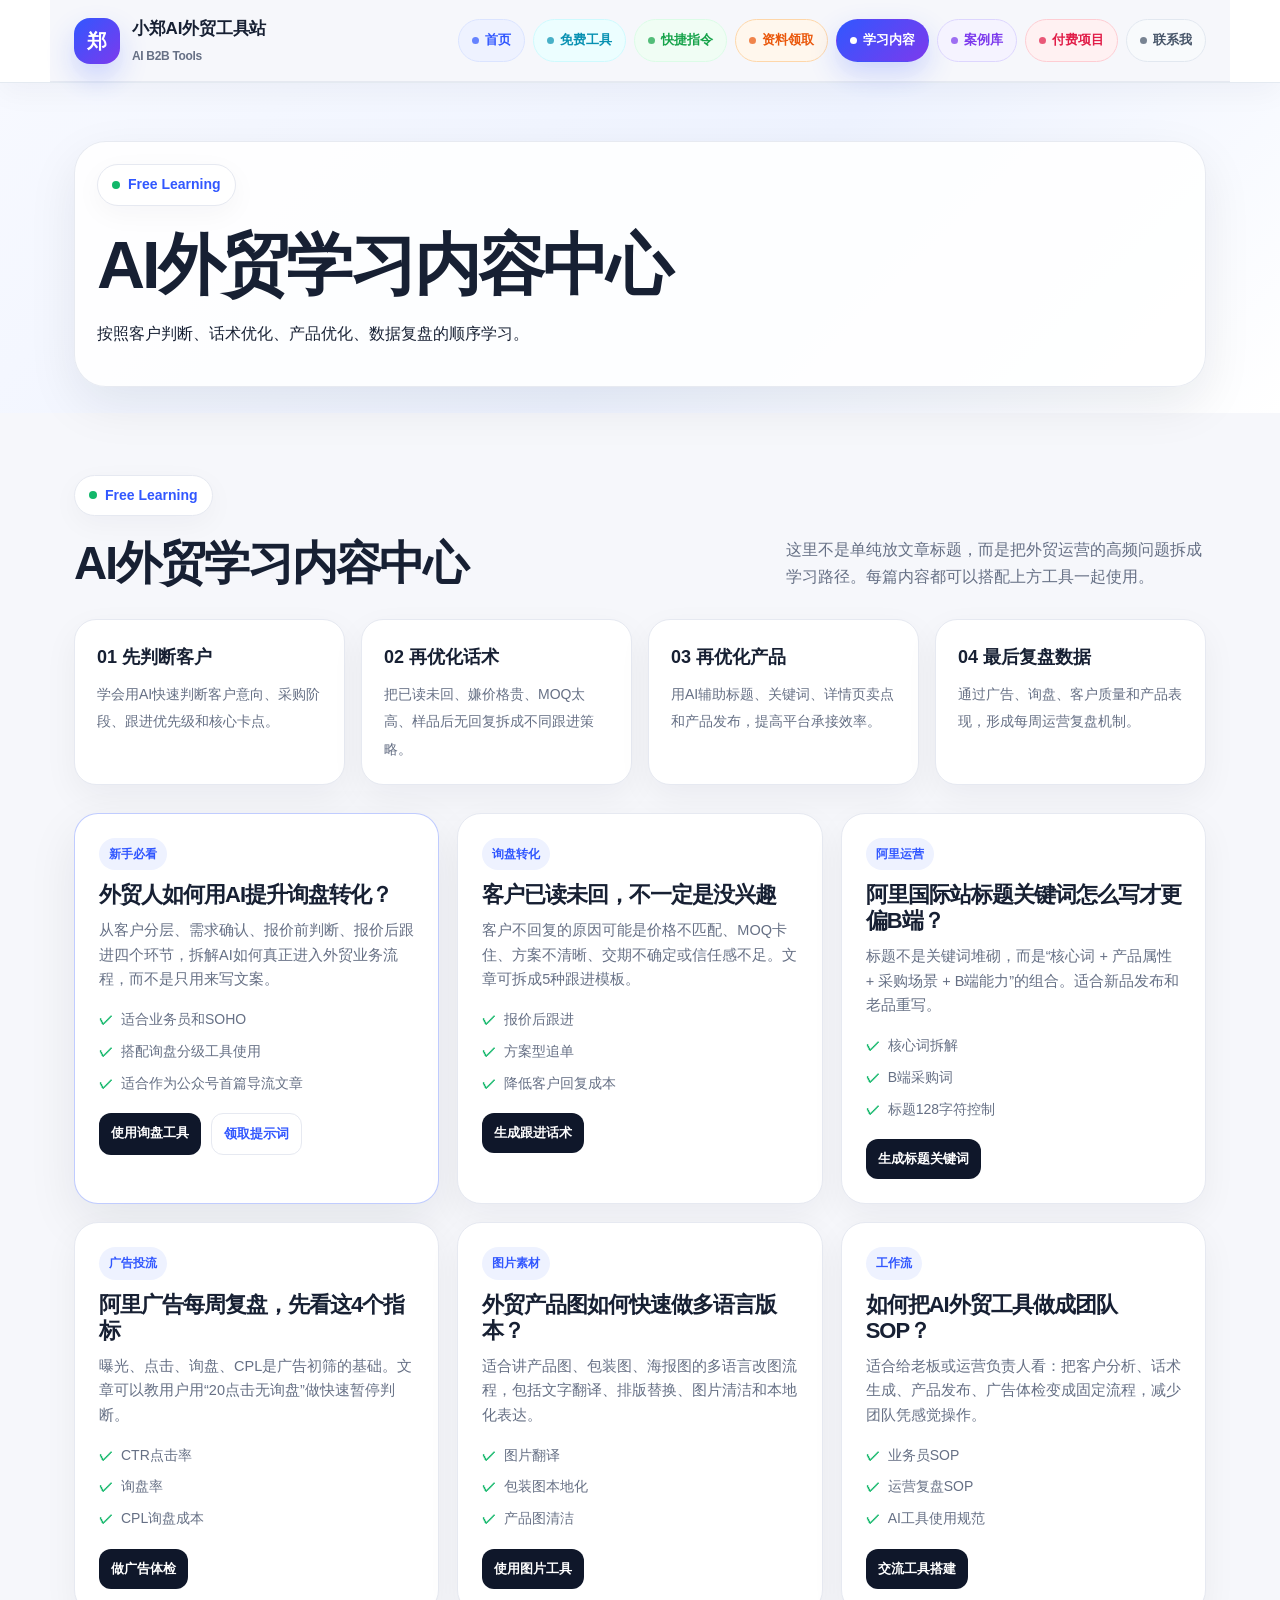
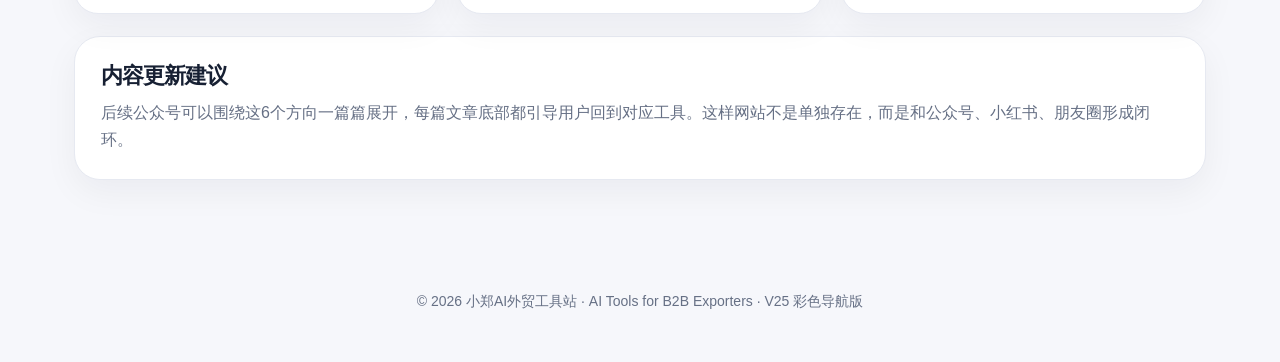
==== articles.html @ 7da08ffa "Add files via upload" ====
<!DOCTYPE html>
<html lang="zh-CN">
<head>
  <meta charset="UTF-8" />
  <meta name="viewport" content="width=device-width, initial-scale=1.0" />
  <title>AI外贸学习内容 - 小郑AI外贸工具站</title>
  <style>

    :root {
      --bg: #f6f7fb;
      --card: #ffffff;
      --text: #172033;
      --muted: #667085;
      --primary: #3157ff;
      --primary-dark: #1838c9;
      --dark: #0f172a;
      --line: #e6e9f1;
      --soft: #eef2ff;
      --success: #12b76a;
      --warning: #ffb020;
      --shadow: 0 18px 50px rgba(16, 24, 40, 0.08);
    }

    * {
      box-sizing: border-box;
    }

    html {
      scroll-behavior: smooth;
    }

    body {
      margin: 0;
      background: var(--bg);
      color: var(--text);
      font-family: -apple-system, BlinkMacSystemFont, "Segoe UI", "PingFang SC", "Microsoft YaHei", Arial, sans-serif;
      line-height: 1.7;
      overflow-x: hidden;
    }

    a {
      color: inherit;
      text-decoration: none;
    }

    .site {
      width: 100%;
      max-width: 1180px;
      margin-left: auto;
      margin-right: auto;
      padding-left: 24px;
      padding-right: 24px;
    }

    .nav {
      position: sticky;
      top: 0;
      z-index: 20;
      background: rgba(246, 247, 251, 0.95);
      backdrop-filter: blur(18px);
      border-bottom: 1px solid var(--line);
    }

    .nav-row {
      height: 72px;
      display: flex;
      align-items: center;
      justify-content: space-between;
      gap: 24px;
    }

    .brand {
      display: flex;
      align-items: center;
      gap: 12px;
      font-weight: 900;
      letter-spacing: -0.02em;
      white-space: nowrap;
    }

    .brand-logo {
      width: 40px;
      height: 40px;
      border-radius: 14px;
      background: linear-gradient(135deg, #3157ff, #7c3aed);
      color: #fff;
      display: grid;
      place-items: center;
      box-shadow: 0 10px 25px rgba(49, 87, 255, 0.25);
    }

    .nav-links {
      display: flex;
      align-items: center;
      gap: 22px;
      color: var(--muted);
      font-size: 14px;
      font-weight: 700;
    }

    .nav-links a:hover {
      color: var(--primary);
    }

    .nav-cta {
      padding: 10px 16px;
      background: var(--dark);
      color: #fff !important;
      border-radius: 999px;
    }

    .hero {
      padding: 76px 0 56px;
    }

    .hero-grid {
      display: grid;
      grid-template-columns: minmax(0, 1fr) minmax(360px, 0.95fr);
      gap: 56px;
      align-items: center;
    }

    .eyebrow {
      display: inline-flex;
      align-items: center;
      gap: 8px;
      padding: 8px 14px;
      border: 1px solid var(--line);
      border-radius: 999px;
      background: #fff;
      color: var(--primary);
      font-size: 14px;
      font-weight: 800;
      margin-bottom: 20px;
      box-shadow: 0 8px 28px rgba(16, 24, 40, 0.04);
    }

    .dot {
      width: 8px;
      height: 8px;
      background: var(--success);
      border-radius: 50%;
      flex: 0 0 auto;
    }

    h1,
    h2,
    h3 {
      margin: 0;
      line-height: 1.18;
      letter-spacing: -0.045em;
    }

    h1 {
      font-size: clamp(42px, 5.2vw, 70px);
      max-width: 700px;
    }

    h2 {
      font-size: clamp(30px, 4vw, 46px);
    }

    h3 {
      font-size: 22px;
    }

    .gradient-text {
      background: linear-gradient(135deg, #3157ff, #7c3aed);
      -webkit-background-clip: text;
      background-clip: text;
      color: transparent;
    }

    .hero-subtitle {
      margin: 24px 0 30px;
      max-width: 650px;
      color: var(--muted);
      font-size: 18px;
    }

    .actions {
      display: flex;
      flex-wrap: wrap;
      gap: 14px;
      margin-bottom: 26px;
    }

    .btn {
      display: inline-flex;
      align-items: center;
      justify-content: center;
      min-height: 48px;
      padding: 13px 20px;
      border-radius: 14px;
      border: 1px solid transparent;
      font-weight: 900;
      font-size: 15px;
      transition: 0.2s ease;
    }

    .btn-primary {
      background: var(--primary);
      color: #fff;
      box-shadow: 0 15px 35px rgba(49, 87, 255, 0.24);
    }

    .btn-primary:hover {
      background: var(--primary-dark);
      transform: translateY(-2px);
    }

    .btn-light {
      background: #fff;
      border-color: var(--line);
      color: var(--text);
    }

    .btn-light:hover {
      border-color: var(--primary);
      color: var(--primary);
      transform: translateY(-2px);
    }

    .tags {
      display: flex;
      flex-wrap: wrap;
      gap: 10px;
      font-size: 13px;
      color: var(--muted);
    }

    .tag {
      padding: 7px 11px;
      background: #fff;
      border: 1px solid var(--line);
      border-radius: 999px;
    }

    .hero-panel {
      width: 100%;
      background: rgba(255,255,255,0.86);
      border: 1px solid rgba(230,233,241,0.95);
      border-radius: 32px;
      padding: 22px;
      box-shadow: var(--shadow);
    }

    .mock {
      background: var(--dark);
      border-radius: 24px;
      overflow: hidden;
      color: #fff;
    }

    .mock-top {
      height: 44px;
      display: flex;
      align-items: center;
      gap: 7px;
      padding: 0 16px;
      border-bottom: 1px solid rgba(255,255,255,0.1);
    }

    .circle {
      width: 10px;
      height: 10px;
      border-radius: 50%;
      background: rgba(255,255,255,0.35);
    }

    .mock-body {
      padding: 22px;
    }

    .result-card {
      padding: 16px;
      margin-bottom: 14px;
      background: rgba(255,255,255,0.08);
      border: 1px solid rgba(255,255,255,0.12);
      border-radius: 18px;
    }

    .result-card strong {
      display: block;
      margin-bottom: 7px;
    }

    .bar {
      height: 9px;
      margin-top: 10px;
      background: rgba(255,255,255,0.13);
      border-radius: 999px;
      overflow: hidden;
    }

    .bar span {
      display: block;
      height: 100%;
      background: linear-gradient(90deg, var(--warning), var(--success));
      border-radius: 999px;
    }

    .stats {
      display: grid;
      grid-template-columns: repeat(4, minmax(0, 1fr));
      gap: 16px;
      margin-top: 32px;
    }

    .stat {
      background: #fff;
      border: 1px solid var(--line);
      border-radius: 18px;
      padding: 18px 16px;
      box-shadow: 0 10px 30px rgba(16, 24, 40, 0.04);
    }

    .stat-number {
      color: var(--primary);
      font-size: 26px;
      line-height: 1;
      font-weight: 950;
      letter-spacing: -0.04em;
    }

    .stat-label {
      margin-top: 8px;
      color: var(--muted);
      font-size: 13px;
      line-height: 1.45;
    }

    section {
      padding: 62px 0;
    }

    .section-head {
      display: grid;
      grid-template-columns: minmax(0, 1fr) minmax(280px, 420px);
      align-items: end;
      gap: 28px;
      margin-bottom: 28px;
    }

    .section-head p {
      color: var(--muted);
      margin: 0;
    }

    .grid-4 {
      display: grid;
      grid-template-columns: repeat(4, minmax(0, 1fr));
      gap: 18px;
    }

    .card {
      background: var(--card);
      border: 1px solid var(--line);
      border-radius: 22px;
      padding: 22px;
      box-shadow: 0 12px 34px rgba(16, 24, 40, 0.05);
      transition: 0.22s ease;
      display: flex;
      flex-direction: column;
      min-height: 360px;
    }

    .card:hover {
      transform: translateY(-5px);
      box-shadow: var(--shadow);
      border-color: rgba(49, 87, 255, 0.25);
    }

    .icon {
      width: 48px;
      height: 48px;
      border-radius: 16px;
      background: var(--soft);
      color: var(--primary);
      display: grid;
      place-items: center;
      font-size: 22px;
      margin-bottom: 16px;
    }

    .card p {
      color: var(--muted);
      margin: 10px 0 16px;
      font-size: 14.5px;
    }

    .list {
      padding: 0;
      margin: 0 0 20px;
      list-style: none;
      color: var(--muted);
      font-size: 14px;
    }

    .list li {
      display: flex;
      gap: 8px;
      margin-bottom: 8px;
    }

    .list li::before {
      content: "✓";
      color: var(--success);
      font-weight: 900;
    }

    .card-action {
      margin-top: auto;
    }

    .mini-btn {
      display: inline-flex;
      align-items: center;
      padding: 10px 13px;
      border-radius: 12px;
      background: var(--dark);
      color: #fff;
      font-weight: 900;
      font-size: 13px;
    }

    .mini-btn:hover {
      background: var(--primary);
    }

    .demo {
      margin-top: 22px;
      background: #fff;
      border: 1px solid var(--line);
      border-radius: 28px;
      padding: 24px;
      box-shadow: 0 12px 36px rgba(16, 24, 40, 0.05);
    }

    .demo-grid {
      display: grid;
      grid-template-columns: minmax(0, 1fr) minmax(0, 1fr);
      gap: 18px;
      margin-top: 18px;
    }

    label {
      display: block;
      font-weight: 900;
      font-size: 13px;
      margin: 14px 0 7px;
    }

    label:first-child {
      margin-top: 0;
    }

    input,
    select {
      width: 100%;
      border: 1px solid var(--line);
      border-radius: 14px;
      padding: 12px 13px;
      font: inherit;
      background: #fbfcff;
      color: var(--text);
      outline: none;
    }

    input:focus,
    select:focus {
      border-color: var(--primary);
      box-shadow: 0 0 0 4px rgba(49, 87, 255, 0.08);
      background: #fff;
    }

    .output {
      min-height: 220px;
      white-space: pre-line;
      background: var(--dark);
      color: #fff;
      border-radius: 22px;
      padding: 20px;
      font-size: 14px;
    }

    .notice {
      margin-top: 14px;
      padding: 13px 15px;
      background: #fffbeb;
      border: 1px solid #fef3c7;
      border-radius: 16px;
      color: #92400e;
      font-size: 14px;
    }

    .split {
      display: grid;
      grid-template-columns: minmax(0, 0.9fr) minmax(0, 1.1fr);
      gap: 24px;
    }

    .panel {
      background: #fff;
      border: 1px solid var(--line);
      border-radius: 28px;
      padding: 28px;
      box-shadow: 0 12px 36px rgba(16, 24, 40, 0.05);
    }

    .panel p {
      color: var(--muted);
    }

    .steps {
      display: grid;
      gap: 14px;
    }

    .step {
      display: flex;
      gap: 14px;
      background: #fafbff;
      border: 1px solid var(--line);
      border-radius: 18px;
      padding: 16px;
    }

    .step-num {
      flex: 0 0 auto;
      width: 34px;
      height: 34px;
      border-radius: 12px;
      background: var(--primary);
      color: #fff;
      display: grid;
      place-items: center;
      font-weight: 950;
    }

    .step span {
      color: var(--muted);
      font-size: 14px;
    }

    .pricing {
      display: grid;
      grid-template-columns: repeat(3, minmax(0, 1fr));
      gap: 18px;
    }

    .price-card {
      background: #fff;
      border: 1px solid var(--line);
      border-radius: 28px;
      padding: 28px;
      box-shadow: 0 12px 36px rgba(16, 24, 40, 0.05);
    }

    .price-card.featured {
      border-color: rgba(49,87,255,0.36);
      box-shadow: var(--shadow);
    }

    .badge {
      display: inline-flex;
      padding: 6px 10px;
      border-radius: 999px;
      background: var(--soft);
      color: var(--primary);
      font-weight: 900;
      font-size: 12px;
      margin-bottom: 14px;
    }

    .price {
      margin: 14px 0;
      font-size: 36px;
      font-weight: 950;
      letter-spacing: -0.05em;
    }

    .price small {
      font-size: 14px;
      color: var(--muted);
      font-weight: 700;
      letter-spacing: 0;
    }

    .price-card ul {
      padding: 0;
      margin: 18px 0 24px;
      list-style: none;
      color: var(--muted);
      font-size: 14px;
    }

    .price-card li {
      display: flex;
      gap: 8px;
      margin-bottom: 10px;
    }

    .price-card li::before {
      content: "•";
      color: var(--primary);
      font-weight: 900;
    }

    .contact-box {
      background: linear-gradient(135deg, #111827, #182152);
      color: #fff;
      border-radius: 34px;
      padding: 44px;
      display: grid;
      grid-template-columns: minmax(0, 1.1fr) minmax(280px, 0.9fr);
      gap: 30px;
      align-items: center;
      box-shadow: 0 24px 60px rgba(17, 24, 39, 0.2);
    }

    .contact-box p {
      color: rgba(255,255,255,0.75);
    }

    .contact-card {
      background: rgba(255,255,255,0.08);
      border: 1px solid rgba(255,255,255,0.14);
      border-radius: 24px;
      padding: 22px;
    }

    .contact-row {
      padding: 13px 0;
      border-bottom: 1px solid rgba(255,255,255,0.1);
    }

    .contact-row:last-child {
      border-bottom: 0;
    }

    .contact-row strong {
      display: block;
      margin-bottom: 3px;
    }

    .contact-row span {
      color: rgba(255,255,255,0.72);
      font-size: 14px;
    }

    footer {
      padding: 34px 0;
      color: var(--muted);
      font-size: 14px;
      text-align: center;
    }


    .scenario-grid {
      display: grid;
      grid-template-columns: repeat(3, minmax(0, 1fr));
      gap: 18px;
    }

    .scenario-card,
    .article-card,
    .case-card,
    .faq-card {
      background: #fff;
      border: 1px solid var(--line);
      border-radius: 24px;
      padding: 24px;
      box-shadow: 0 12px 34px rgba(16, 24, 40, 0.05);
    }

    .scenario-card h3,
    .article-card h3,
    .case-card h3,
    .faq-card h3 {
      margin-bottom: 10px;
    }

    .scenario-card p,
    .article-card p,
    .case-card p,
    .faq-card p {
      color: var(--muted);
      margin: 0;
      font-size: 14.5px;
    }

    .article-grid {
      display: grid;
      grid-template-columns: repeat(3, minmax(0, 1fr));
      gap: 18px;
    }

    .article-meta {
      display: inline-flex;
      margin-bottom: 12px;
      padding: 6px 10px;
      border-radius: 999px;
      background: var(--soft);
      color: var(--primary);
      font-size: 12px;
      font-weight: 900;
    }

    .case-grid {
      display: grid;
      grid-template-columns: repeat(3, minmax(0, 1fr));
      gap: 18px;
    }

    .case-kpi {
      display: grid;
      grid-template-columns: repeat(2, minmax(0, 1fr));
      gap: 10px;
      margin-top: 18px;
    }

    .case-kpi div {
      background: #f8f9ff;
      border: 1px solid var(--line);
      border-radius: 16px;
      padding: 12px;
    }

    .case-kpi strong {
      display: block;
      color: var(--primary);
      font-size: 20px;
      line-height: 1.1;
    }

    .case-kpi span {
      color: var(--muted);
      font-size: 12px;
    }

    .roadmap {
      display: grid;
      grid-template-columns: repeat(4, minmax(0, 1fr));
      gap: 14px;
    }

    .roadmap-item {
      background: #fff;
      border: 1px solid var(--line);
      border-radius: 22px;
      padding: 20px;
      box-shadow: 0 12px 34px rgba(16, 24, 40, 0.04);
    }

    .roadmap-item strong {
      display: block;
      margin-bottom: 8px;
      font-size: 17px;
    }

    .roadmap-item span {
      color: var(--muted);
      font-size: 14px;
    }

    .faq-grid {
      display: grid;
      grid-template-columns: repeat(2, minmax(0, 1fr));
      gap: 18px;
    }

    .cta-strip {
      background: #fff;
      border: 1px solid var(--line);
      border-radius: 30px;
      padding: 34px;
      display: grid;
      grid-template-columns: minmax(0, 1fr) auto;
      gap: 24px;
      align-items: center;
      box-shadow: var(--shadow);
    }

    .cta-strip p {
      color: var(--muted);
      margin: 12px 0 0;
    }

    .check-list {
      padding: 0;
      margin: 16px 0 0;
      list-style: none;
      color: var(--muted);
      font-size: 14px;
    }

    .check-list li {
      display: flex;
      gap: 8px;
      margin-bottom: 8px;
    }

    .check-list li::before {
      content: "✓";
      color: var(--success);
      font-weight: 900;
    }


    .locked-box {
      margin-top: 18px;
      background: linear-gradient(135deg, #101828, #1d2b6c);
      color: #fff;
      border-radius: 24px;
      padding: 24px;
      display: grid;
      grid-template-columns: minmax(0, 1fr) auto;
      gap: 20px;
      align-items: center;
      box-shadow: 0 18px 45px rgba(16, 24, 40, 0.14);
    }

    .locked-box h3 {
      margin-bottom: 8px;
    }

    .locked-box p {
      color: rgba(255,255,255,0.76);
      margin: 0;
      font-size: 14.5px;
    }

    .locked-tags {
      display: flex;
      flex-wrap: wrap;
      gap: 8px;
      margin-top: 14px;
    }

    .locked-tags span {
      padding: 6px 10px;
      border-radius: 999px;
      background: rgba(255,255,255,0.1);
      border: 1px solid rgba(255,255,255,0.14);
      font-size: 12px;
      color: rgba(255,255,255,0.82);
    }


    .image-preview {
      margin-top: 12px;
      width: 100%;
      min-height: 160px;
      border: 1px dashed var(--line);
      border-radius: 18px;
      background: #fbfcff;
      display: grid;
      place-items: center;
      overflow: hidden;
      color: var(--muted);
      font-size: 14px;
      text-align: center;
      padding: 12px;
    }

    .image-preview img {
      max-width: 100%;
      max-height: 260px;
      display: block;
      border-radius: 14px;
    }

    .tool-disclaimer {
      margin-top: 16px;
      padding: 14px 16px;
      background: #fff7ed;
      border: 1px solid #fed7aa;
      border-radius: 18px;
      color: #9a3412;
      font-size: 14px;
    }


    .resource-grid {
      display: grid;
      grid-template-columns: repeat(4, minmax(0, 1fr));
      gap: 18px;
    }

    .resource-card {
      background: #fff;
      border: 1px solid var(--line);
      border-radius: 24px;
      padding: 24px;
      box-shadow: 0 12px 34px rgba(16, 24, 40, 0.05);
      display: flex;
      flex-direction: column;
      min-height: 285px;
    }

    .resource-card h3 {
      margin-bottom: 10px;
    }

    .resource-card p {
      color: var(--muted);
      margin: 0 0 16px;
      font-size: 14.5px;
    }

    .resource-card .card-action {
      margin-top: auto;
    }

    .resource-label {
      display: inline-flex;
      width: fit-content;
      margin-bottom: 12px;
      padding: 6px 10px;
      border-radius: 999px;
      background: var(--soft);
      color: var(--primary);
      font-size: 12px;
      font-weight: 900;
    }

    .contact-highlight {
      display: grid;
      grid-template-columns: repeat(3, minmax(0, 1fr));
      gap: 14px;
      margin-top: 20px;
    }

    .contact-highlight div {
      background: rgba(255,255,255,0.08);
      border: 1px solid rgba(255,255,255,0.14);
      border-radius: 18px;
      padding: 16px;
    }

    .contact-highlight strong {
      display: block;
      margin-bottom: 4px;
    }

    .contact-highlight span {
      color: rgba(255,255,255,0.72);
      font-size: 13px;
    }


    .learning-path-grid {
      display: grid;
      grid-template-columns: repeat(4, minmax(0, 1fr));
      gap: 16px;
      margin-bottom: 28px;
    }

    .learning-step {
      background: #fff;
      border: 1px solid var(--line);
      border-radius: 22px;
      padding: 22px;
      box-shadow: 0 12px 34px rgba(16, 24, 40, 0.05);
    }

    .learning-step strong {
      display: block;
      font-size: 18px;
      margin-bottom: 8px;
    }

    .learning-step span {
      color: var(--muted);
      font-size: 14px;
    }

    .article-card.featured-article {
      border-color: rgba(49,87,255,0.3);
      box-shadow: var(--shadow);
    }

    .article-actions {
      margin-top: 18px;
      display: flex;
      flex-wrap: wrap;
      gap: 10px;
    }

    .article-actions a {
      display: inline-flex;
      padding: 9px 12px;
      border-radius: 12px;
      background: var(--dark);
      color: #fff;
      font-weight: 900;
      font-size: 13px;
    }

    .article-actions a.secondary {
      background: #fff;
      color: var(--primary);
      border: 1px solid var(--line);
    }

    .case-card.detailed {
      display: flex;
      flex-direction: column;
      min-height: 420px;
    }

    .case-flow {
      display: grid;
      gap: 10px;
      margin-top: 16px;
    }

    .case-flow div {
      background: #f8f9ff;
      border: 1px solid var(--line);
      border-radius: 16px;
      padding: 12px;
    }

    .case-flow strong {
      display: block;
      margin-bottom: 4px;
      color: var(--text);
      font-size: 14px;
    }

    .case-flow span {
      color: var(--muted);
      font-size: 13px;
    }

    .case-tag-row {
      display: flex;
      flex-wrap: wrap;
      gap: 8px;
      margin-top: auto;
      padding-top: 18px;
    }

    .case-tag-row span {
      padding: 6px 10px;
      border-radius: 999px;
      background: var(--soft);
      color: var(--primary);
      font-size: 12px;
      font-weight: 900;
    }

    .content-note {
      background: #fff;
      border: 1px solid var(--line);
      border-radius: 26px;
      padding: 26px;
      margin-top: 22px;
      box-shadow: 0 12px 34px rgba(16, 24, 40, 0.05);
    }

    .content-note p {
      color: var(--muted);
      margin: 10px 0 0;
    }


    .prompt-grid {
      display: grid;
      grid-template-columns: repeat(3, minmax(0, 1fr));
      gap: 18px;
    }

    .prompt-card {
      background: #fff;
      border: 1px solid var(--line);
      border-radius: 24px;
      padding: 24px;
      box-shadow: 0 12px 34px rgba(16, 24, 40, 0.05);
      display: flex;
      flex-direction: column;
      min-height: 360px;
    }

    .prompt-card h3 {
      margin-bottom: 10px;
    }

    .prompt-card p {
      color: var(--muted);
      margin: 0 0 14px;
      font-size: 14.5px;
    }

    .prompt-box {
      background: #0f172a;
      color: #fff;
      border-radius: 18px;
      padding: 16px;
      font-size: 13px;
      line-height: 1.7;
      white-space: pre-line;
      margin-top: 10px;
      flex: 1;
    }

    .copy-btn {
      margin-top: 14px;
      width: fit-content;
      border: 0;
      border-radius: 12px;
      padding: 10px 13px;
      background: var(--primary);
      color: #fff;
      font-weight: 900;
      cursor: pointer;
      font: inherit;
      font-size: 13px;
    }

    .copy-btn:hover {
      background: var(--primary-dark);
    }

    .prompt-category {
      display: inline-flex;
      width: fit-content;
      margin-bottom: 12px;
      padding: 6px 10px;
      border-radius: 999px;
      background: var(--soft);
      color: var(--primary);
      font-size: 12px;
      font-weight: 900;
    }

    .prompt-note {
      background: #fff;
      border: 1px solid var(--line);
      border-radius: 26px;
      padding: 26px;
      margin-top: 22px;
      box-shadow: 0 12px 34px rgba(16, 24, 40, 0.05);
    }

    .prompt-note p {
      color: var(--muted);
      margin: 10px 0 0;
    }


    .page-hero {
      padding: 58px 0 26px;
      background: linear-gradient(135deg, #f7f9ff 0%, #eef3ff 55%, #ffffff 100%);
    }

    .page-hero .hero-panel {
      min-height: auto;
    }

    .home-shortcuts {
      display: grid;
      grid-template-columns: repeat(4, minmax(0, 1fr));
      gap: 18px;
      margin-top: 28px;
    }

    .shortcut-card {
      background: #fff;
      border: 1px solid var(--line);
      border-radius: 24px;
      padding: 24px;
      box-shadow: 0 12px 34px rgba(16, 24, 40, 0.05);
    }

    .shortcut-card h3 {
      margin: 10px 0 8px;
    }

    .shortcut-card p {
      color: var(--muted);
      margin: 0 0 18px;
      font-size: 14.5px;
    }

    .shortcut-icon {
      width: 42px;
      height: 42px;
      border-radius: 14px;
      display: grid;
      place-items: center;
      background: var(--soft);
      color: var(--primary);
      font-weight: 900;
    }

    .home-section {
      padding: 50px 0;
    }

    .home-mini-grid {
      display: grid;
      grid-template-columns: repeat(3, minmax(0, 1fr));
      gap: 18px;
      margin-top: 22px;
    }

    .home-mini-card {
      background: #fff;
      border: 1px solid var(--line);
      border-radius: 22px;
      padding: 22px;
      box-shadow: 0 12px 34px rgba(16, 24, 40, 0.05);
    }

    .home-mini-card p {
      color: var(--muted);
      margin: 8px 0 0;
      font-size: 14px;
    }

    @media (max-width: 1050px) {
      .home-shortcuts,
      .home-mini-grid {
        grid-template-columns: repeat(2, minmax(0, 1fr));
      }
    }

    @media (max-width: 720px) {
      .home-shortcuts,
      .home-mini-grid {
        grid-template-columns: 1fr;
      }
    }

    @media (max-width: 1050px) {
      .hero-grid,
      .split,
      .contact-box,
      .locked-box {
        grid-template-columns: 1fr;
      }

      .hero-panel {
        max-width: 760px;
      }

      .grid-4,
      .scenario-grid,
      .article-grid,
      .case-grid,
      .resource-grid,
      .contact-highlight,
      .learning-path-grid,
      .prompt-grid,
      .roadmap {
        grid-template-columns: repeat(2, minmax(0, 1fr));
      }
    }

    @media (max-width: 900px) {
      .section-head,
      .cta-strip {
        grid-template-columns: 1fr;
      }

      .pricing,
      .faq-grid {
        grid-template-columns: 1fr;
      }
    }

    @media (max-width: 720px) {
      .site {
        padding-left: 16px;
        padding-right: 16px;
      }

      .nav-row {
        height: auto;
        padding: 14px 0;
      }

      .nav-links {
        display: none;
      }

      .hero {
        padding-top: 48px;
      }

      .stats,
      .grid-4,
      .scenario-grid,
      .article-grid,
      .case-grid,
      .resource-grid,
      .contact-highlight,
      .learning-path-grid,
      .prompt-grid,
      .roadmap,
      .demo-grid {
        grid-template-columns: 1fr;
      }

      .contact-box {
        padding: 28px;
      }
    }
  
  
    header {
      background: rgba(255,255,255,0.92);
      backdrop-filter: blur(16px);
      border-bottom: 1px solid rgba(226, 232, 240, 0.9);
      position: sticky;
      top: 0;
      z-index: 50;
      box-shadow: 0 10px 30px rgba(15, 23, 42, 0.04);
    }

    .nav {
      min-height: 82px;
      display: flex;
      align-items: center;
      justify-content: space-between;
      gap: 24px;
    }

    .brand {
      display: flex;
      align-items: center;
      gap: 12px;
      flex: 0 0 auto;
    }

    .brand-logo {
      width: 46px;
      height: 46px;
      border-radius: 16px;
      background: linear-gradient(135deg, #3157ff, #7c3aed);
      color: #fff;
      display: grid;
      place-items: center;
      font-weight: 900;
      font-size: 20px;
      box-shadow: 0 14px 28px rgba(49, 87, 255, 0.22);
    }

    .brand strong {
      display: block;
      font-size: 17px;
      letter-spacing: -0.2px;
    }

    .brand span {
      display: block;
      font-size: 12px;
      color: var(--muted);
      margin-top: 2px;
    }

    nav {
      display: flex;
      align-items: center;
      justify-content: flex-end;
      gap: 8px;
      flex-wrap: wrap;
    }

    nav a {
      position: relative;
      display: inline-flex;
      align-items: center;
      gap: 6px;
      padding: 9px 13px;
      border-radius: 999px;
      font-size: 13px;
      font-weight: 900;
      color: #334155;
      border: 1px solid transparent;
      transition: 0.18s ease;
      white-space: nowrap;
    }

    nav a::before {
      content: "";
      width: 7px;
      height: 7px;
      border-radius: 999px;
      background: currentColor;
      opacity: 0.72;
    }

    nav a:nth-child(1) {
      background: #eef2ff;
      color: #3157ff;
      border-color: #dbe4ff;
    }

    nav a:nth-child(2) {
      background: #ecfeff;
      color: #0891b2;
      border-color: #cffafe;
    }

    nav a:nth-child(3) {
      background: #f0fdf4;
      color: #16a34a;
      border-color: #dcfce7;
    }

    nav a:nth-child(4) {
      background: #fff7ed;
      color: #ea580c;
      border-color: #fed7aa;
    }

    nav a:nth-child(5) {
      background: #fdf2f8;
      color: #db2777;
      border-color: #fbcfe8;
    }

    nav a:nth-child(6) {
      background: #f5f3ff;
      color: #7c3aed;
      border-color: #ddd6fe;
    }

    nav a:nth-child(7) {
      background: #fff1f2;
      color: #e11d48;
      border-color: #fecdd3;
    }

    nav a:nth-child(8) {
      background: #f8fafc;
      color: #475569;
      border-color: #e2e8f0;
    }

    nav a:hover {
      transform: translateY(-2px);
      box-shadow: 0 10px 20px rgba(15, 23, 42, 0.08);
      filter: saturate(1.08);
    }

    nav a.active {
      color: #fff !important;
      border-color: transparent !important;
      background: linear-gradient(135deg, #3157ff, #7c3aed) !important;
      box-shadow: 0 12px 28px rgba(49, 87, 255, 0.22);
    }

    nav a.active::before {
      background: #fff;
      opacity: 1;
    }

    @media (max-width: 1050px) {
      .nav {
        align-items: flex-start;
        flex-direction: column;
        padding: 14px 0;
      }

      nav {
        width: 100%;
        justify-content: flex-start;
      }
    }

    @media (max-width: 720px) {
      header {
        position: static;
      }

      nav {
        gap: 7px;
      }

      nav a {
        font-size: 12px;
        padding: 8px 10px;
      }

      .brand-logo {
        width: 42px;
        height: 42px;
      }
    }

  </style>
</head>
<body>

  <header>
    <div class="site nav">
      <div class="brand">
        <div class="brand-logo">郑</div>
        <div>
          <strong>小郑AI外贸工具站</strong>
          <span>AI B2B Tools</span>
        </div>
      </div>
      <nav>
        <a href="index.html">首页</a>
        <a href="tools.html">免费工具</a>
        <a href="prompts.html">快捷指令</a>
        <a href="resources.html">资料领取</a>
        <a href="articles.html" class="active">学习内容</a>
        <a href="cases.html">案例库</a>
        <a href="paid.html">付费项目</a>
        <a href="contact.html">联系我</a>
      </nav>
    </div>
  </header>


  <section class="page-hero">
    <div class="site">
      <div class="hero-panel">
        <div class="eyebrow"><span class="dot"></span> Free Learning</div>
        <h1>AI外贸学习内容中心</h1>
        <p>按照客户判断、话术优化、产品优化、数据复盘的顺序学习。</p>
      </div>
    </div>
  </section>



    <section id="articles">
      <div class="site">
        <div class="section-head">
          <div>
            <div class="eyebrow"><span class="dot"></span> Free Learning</div>
            <h2>AI外贸学习内容中心</h2>
          </div>
          <p>这里不是单纯放文章标题，而是把外贸运营的高频问题拆成学习路径。每篇内容都可以搭配上方工具一起使用。</p>
        </div>

        <div class="learning-path-grid">
          <div class="learning-step">
            <strong>01 先判断客户</strong>
            <span>学会用AI快速判断客户意向、采购阶段、跟进优先级和核心卡点。</span>
          </div>
          <div class="learning-step">
            <strong>02 再优化话术</strong>
            <span>把已读未回、嫌价格贵、MOQ太高、样品后无回复拆成不同跟进策略。</span>
          </div>
          <div class="learning-step">
            <strong>03 再优化产品</strong>
            <span>用AI辅助标题、关键词、详情页卖点和产品发布，提高平台承接效率。</span>
          </div>
          <div class="learning-step">
            <strong>04 最后复盘数据</strong>
            <span>通过广告、询盘、客户质量和产品表现，形成每周运营复盘机制。</span>
          </div>
        </div>

        <div class="article-grid">
          <article class="article-card featured-article">
            <span class="article-meta">新手必看</span>
            <h3>外贸人如何用AI提升询盘转化？</h3>
            <p>从客户分层、需求确认、报价前判断、报价后跟进四个环节，拆解AI如何真正进入外贸业务流程，而不是只用来写文案。</p>
            <ul class="check-list">
              <li>适合业务员和SOHO</li>
              <li>搭配询盘分级工具使用</li>
              <li>适合作为公众号首篇导流文章</li>
            </ul>
            <div class="article-actions">
              <a href="tools.html#demo">使用询盘工具</a>
              <a href="resources.html" class="secondary">领取提示词</a>
            </div>
          </article>

          <article class="article-card">
            <span class="article-meta">询盘转化</span>
            <h3>客户已读未回，不一定是没兴趣</h3>
            <p>客户不回复的原因可能是价格不匹配、MOQ卡住、方案不清晰、交期不确定或信任感不足。文章可拆成5种跟进模板。</p>
            <ul class="check-list">
              <li>报价后跟进</li>
              <li>方案型追单</li>
              <li>降低客户回复成本</li>
            </ul>
            <div class="article-actions">
              <a href="tools.html#followup-demo">生成跟进话术</a>
            </div>
          </article>

          <article class="article-card">
            <span class="article-meta">阿里运营</span>
            <h3>阿里国际站标题关键词怎么写才更偏B端？</h3>
            <p>标题不是关键词堆砌，而是“核心词 + 产品属性 + 采购场景 + B端能力”的组合。适合新品发布和老品重写。</p>
            <ul class="check-list">
              <li>核心词拆解</li>
              <li>B端采购词</li>
              <li>标题128字符控制</li>
            </ul>
            <div class="article-actions">
              <a href="tools.html#title-demo">生成标题关键词</a>
            </div>
          </article>

          <article class="article-card">
            <span class="article-meta">广告投流</span>
            <h3>阿里广告每周复盘，先看这4个指标</h3>
            <p>曝光、点击、询盘、CPL是广告初筛的基础。文章可以教用户用“20点击无询盘”做快速暂停判断。</p>
            <ul class="check-list">
              <li>CTR点击率</li>
              <li>询盘率</li>
              <li>CPL询盘成本</li>
            </ul>
            <div class="article-actions">
              <a href="tools.html#ad-demo">做广告体检</a>
            </div>
          </article>

          <article class="article-card">
            <span class="article-meta">图片素材</span>
            <h3>外贸产品图如何快速做多语言版本？</h3>
            <p>适合讲产品图、包装图、海报图的多语言改图流程，包括文字翻译、排版替换、图片清洁和本地化表达。</p>
            <ul class="check-list">
              <li>图片翻译</li>
              <li>包装图本地化</li>
              <li>产品图清洁</li>
            </ul>
            <div class="article-actions">
              <a href="tools.html#image-tools">使用图片工具</a>
            </div>
          </article>

          <article class="article-card">
            <span class="article-meta">工作流</span>
            <h3>如何把AI外贸工具做成团队SOP？</h3>
            <p>适合给老板或运营负责人看：把客户分析、话术生成、产品发布、广告体检变成固定流程，减少团队凭感觉操作。</p>
            <ul class="check-list">
              <li>业务员SOP</li>
              <li>运营复盘SOP</li>
              <li>AI工具使用规范</li>
            </ul>
            <div class="article-actions">
              <a href="contact.html">交流工具搭建</a>
            </div>
          </article>
        </div>

        <div class="content-note">
          <h3>内容更新建议</h3>
          <p>后续公众号可以围绕这6个方向一篇篇展开，每篇文章底部都引导用户回到对应工具。这样网站不是单独存在，而是和公众号、小红书、朋友圈形成闭环。</p>
        </div>
      </div>
    </section>



    


  <footer>
    <div class="site">
      <p>© 2026 小郑AI外贸工具站 · AI Tools for B2B Exporters · V25 彩色导航版</p>
    </div>
  </footer>


</body>
</html>
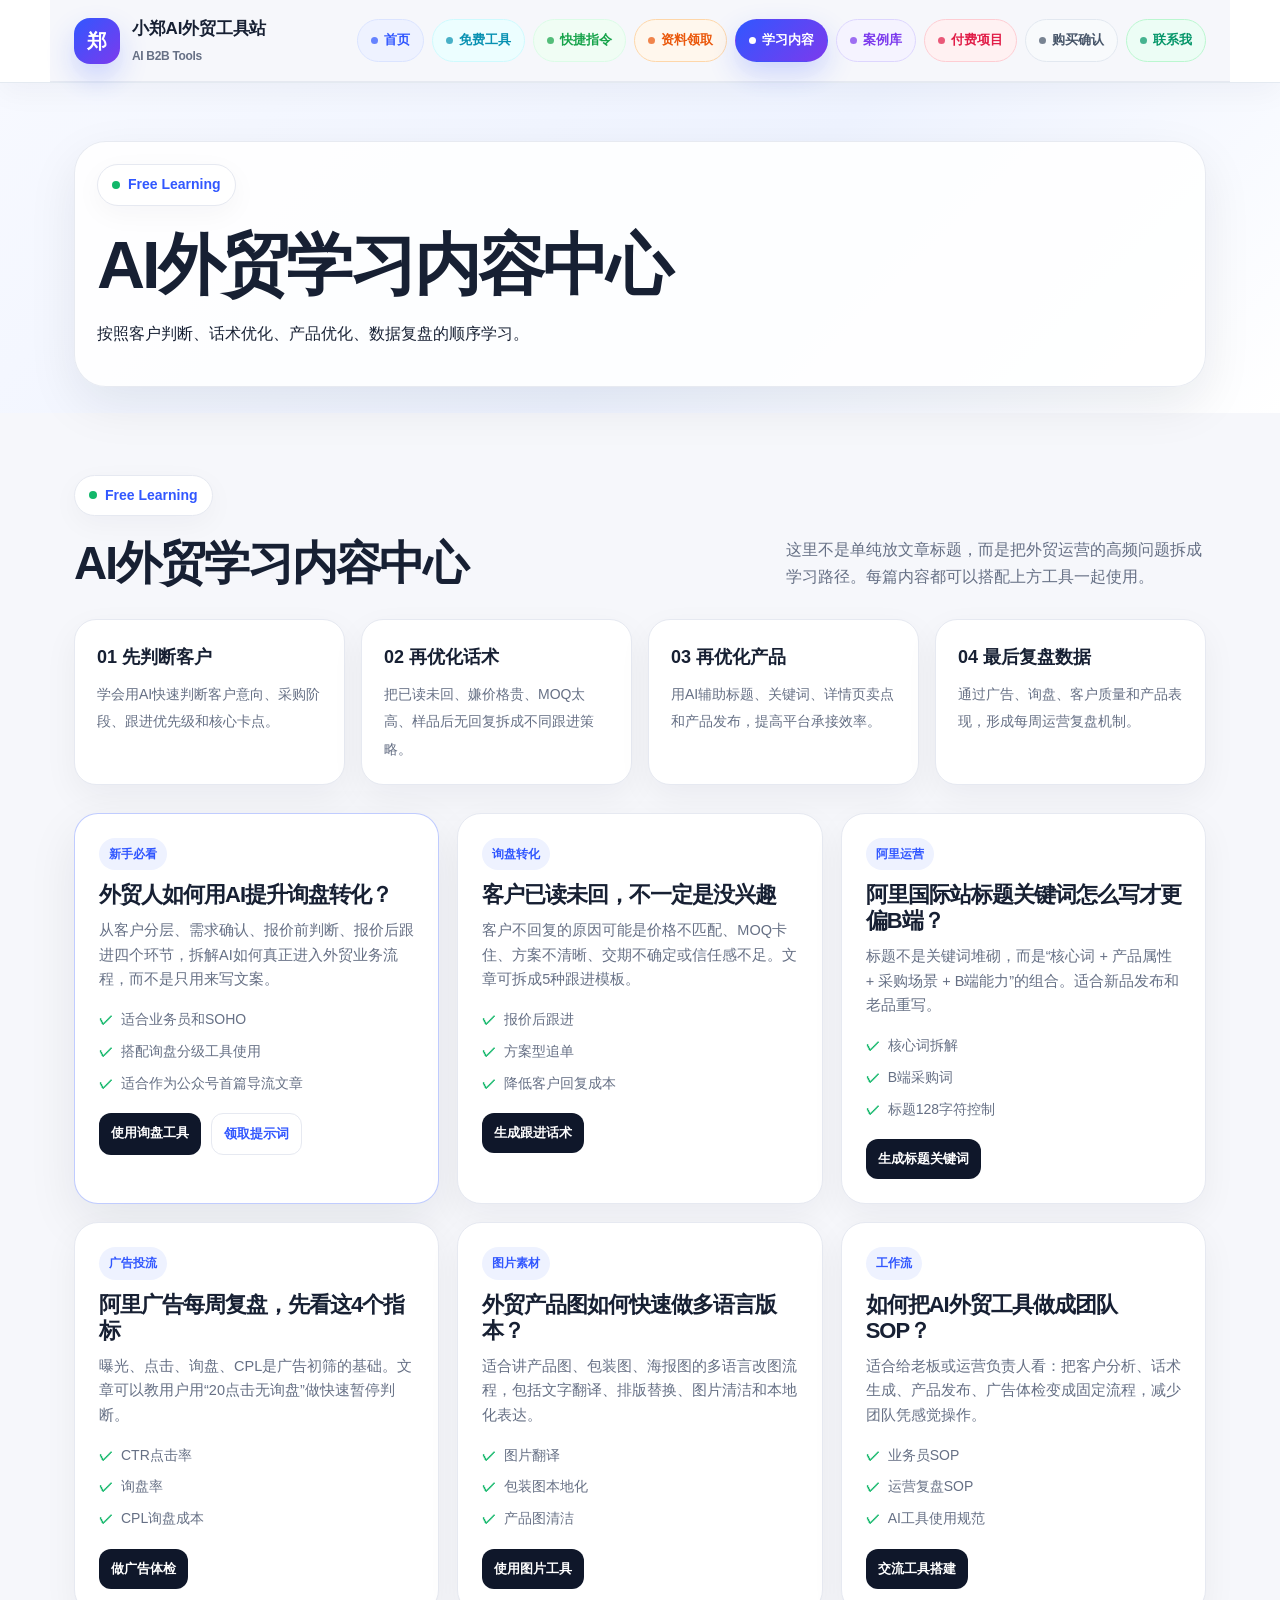
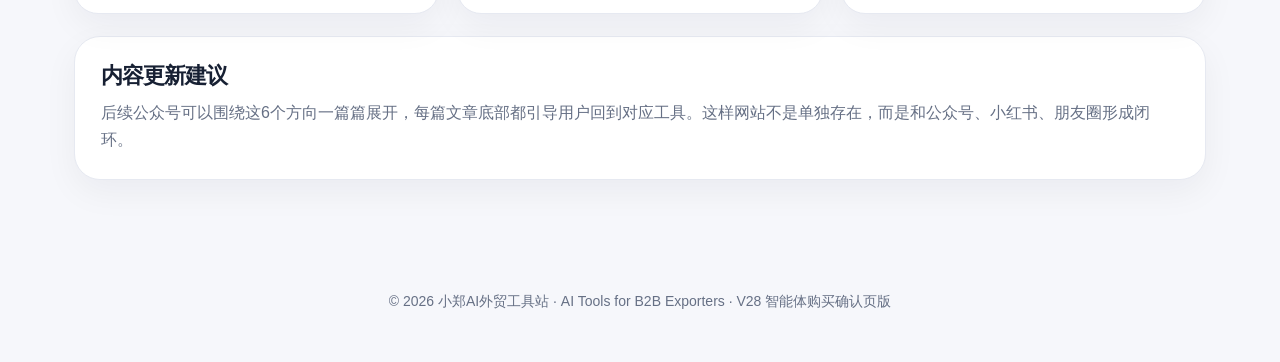
==== commit c2ccc379: "Add files via upload" ====
--- a/articles.html
+++ b/articles.html
@@ -1492,6 +1492,26 @@
         height: 42px;
       }
     }
+
+  
+    nav a:nth-child(9){background:#ecfdf5;color:#059669;border-color:#bbf7d0;}
+    .purchase-grid{display:grid;grid-template-columns:repeat(2,minmax(0,1fr));gap:22px;margin-top:24px}
+    .purchase-card{background:#fff;border:1px solid var(--line);border-radius:28px;padding:28px;box-shadow:0 16px 44px rgba(16,24,40,.06);display:flex;flex-direction:column}
+    .purchase-card.featured{border-color:rgba(49,87,255,.36);box-shadow:var(--shadow);position:relative;overflow:hidden}
+    .purchase-card.featured:before{content:"推荐";position:absolute;top:18px;right:-36px;width:140px;text-align:center;transform:rotate(36deg);background:linear-gradient(135deg,#3157ff,#7c3aed);color:#fff;font-size:12px;font-weight:900;padding:6px 0}
+    .purchase-price{font-size:38px;font-weight:950;color:var(--text);margin:12px 0;letter-spacing:-1px}
+    .purchase-price small{font-size:15px;color:var(--muted);font-weight:800}
+    .agent-list{display:grid;grid-template-columns:repeat(3,minmax(0,1fr));gap:10px;margin-top:18px}
+    .agent-list div{padding:12px 14px;border:1px solid var(--line);background:#f8f9ff;border-radius:16px;font-weight:800}
+    .notice-box{background:#fff7ed;border:1px solid #fed7aa;color:#9a3412;border-radius:22px;padding:22px;margin-top:22px;line-height:1.8}
+    .process-grid{display:grid;grid-template-columns:repeat(5,minmax(0,1fr));gap:14px;margin-top:22px}
+    .process-step{background:#fff;border:1px solid var(--line);border-radius:20px;padding:18px;box-shadow:0 12px 34px rgba(16,24,40,.05)}
+    .process-step strong{display:block;color:var(--primary);margin-bottom:8px}.process-step span{color:var(--muted);font-size:13.5px}
+    .confirm-form{background:#fff;border:1px solid var(--line);border-radius:28px;padding:28px;box-shadow:var(--shadow);margin-top:22px}
+    .checkbox-row{display:flex;gap:10px;align-items:flex-start;margin:12px 0;color:var(--muted);font-size:14px;line-height:1.65}.checkbox-row input{width:auto;margin-top:5px}
+    .buy-output{margin-top:18px;background:#0f172a;color:#fff;border-radius:18px;padding:18px;white-space:pre-line;line-height:1.75;font-size:14px}
+    @media(max-width:1050px){.purchase-grid,.process-grid,.agent-list{grid-template-columns:repeat(2,minmax(0,1fr))}}
+    @media(max-width:720px){.purchase-grid,.process-grid,.agent-list{grid-template-columns:1fr}}
 
   </style>
 </head>
@@ -1514,6 +1534,7 @@
         <a href="articles.html" class="active">学习内容</a>
         <a href="cases.html">案例库</a>
         <a href="paid.html">付费项目</a>
+        <a href="buy.html">购买确认</a>
         <a href="contact.html">联系我</a>
       </nav>
     </div>
@@ -1662,7 +1683,7 @@
 
   <footer>
     <div class="site">
-      <p>© 2026 小郑AI外贸工具站 · AI Tools for B2B Exporters · V25 彩色导航版</p>
+      <p>© 2026 小郑AI外贸工具站 · AI Tools for B2B Exporters · V28 智能体购买确认页版</p>
     </div>
   </footer>
 
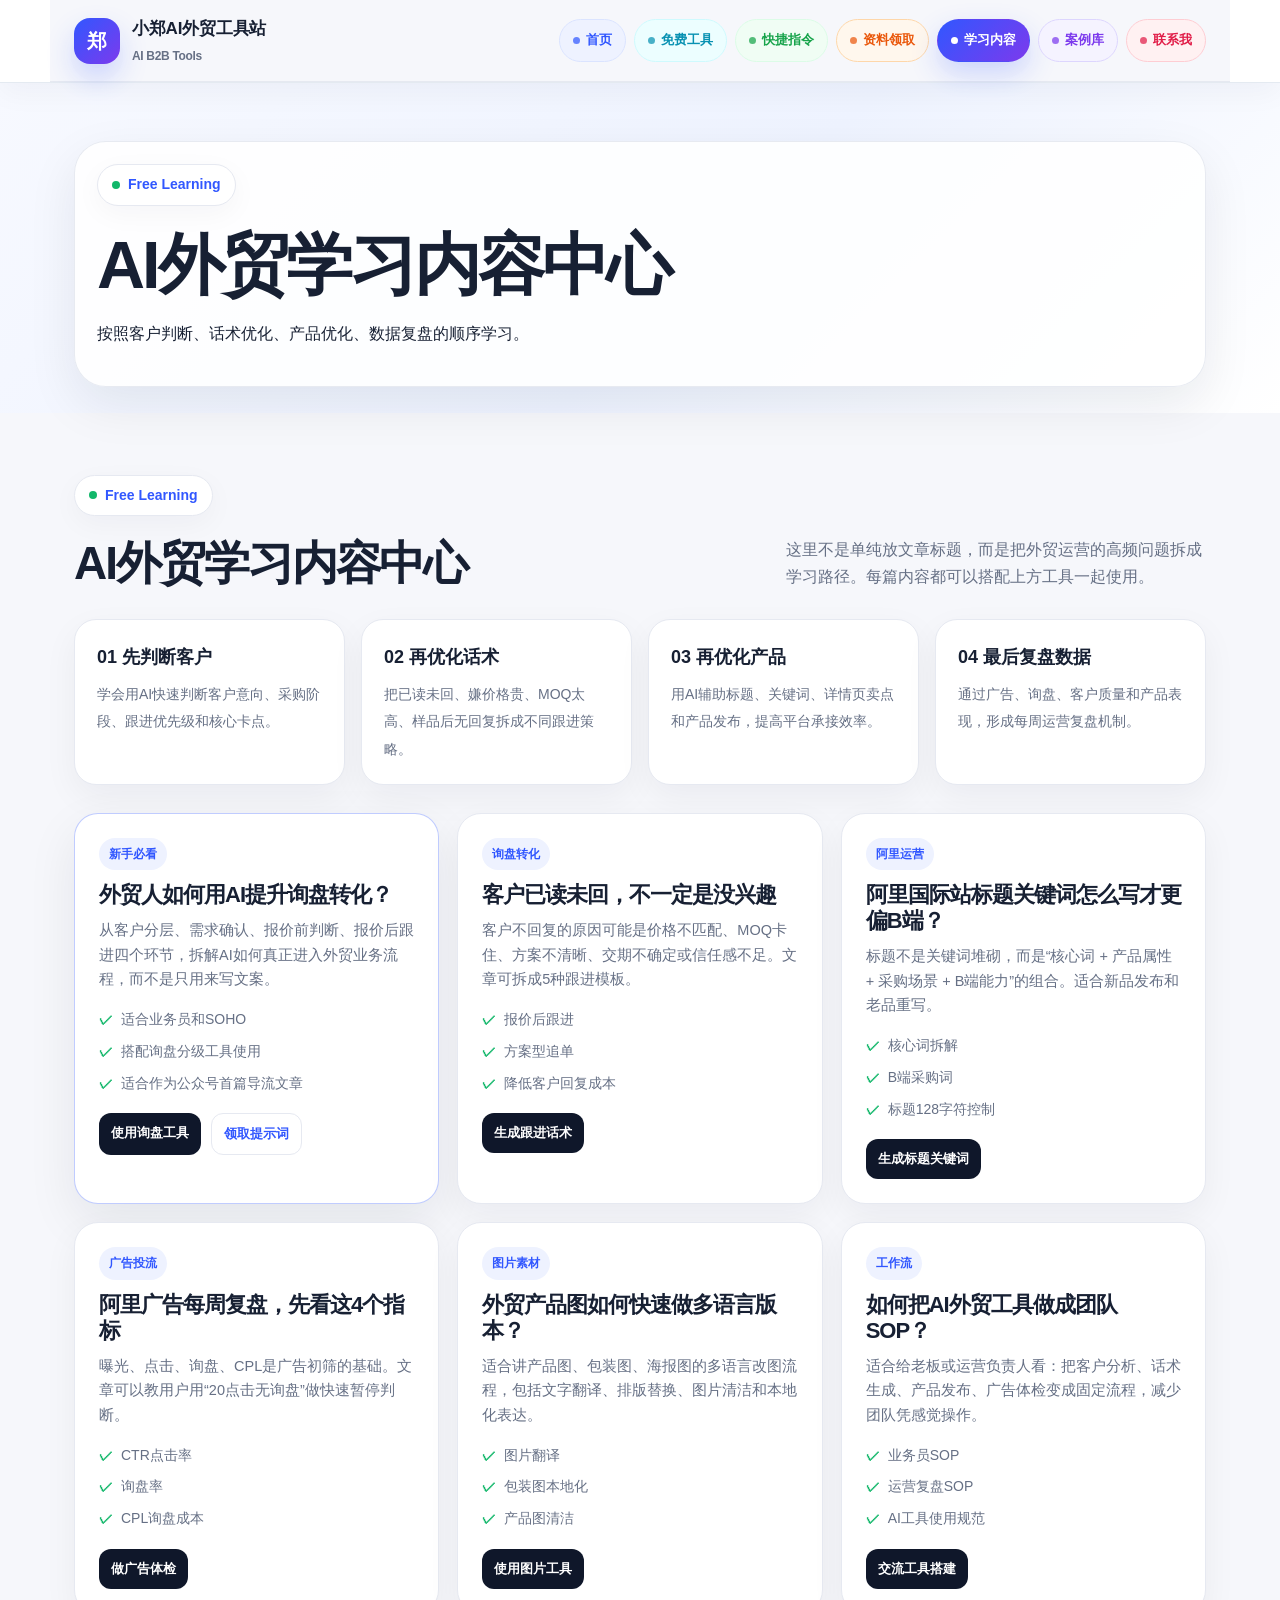
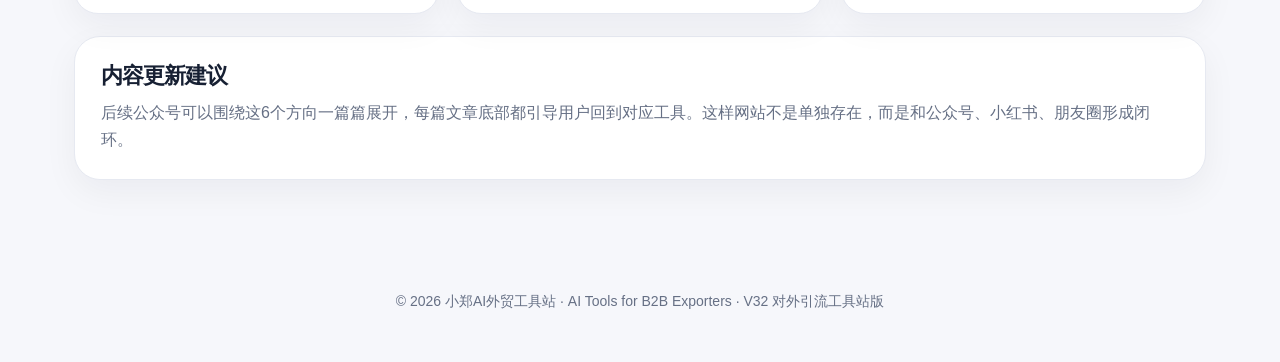
==== commit da4dd8e7: "Add files via upload" ====
--- a/articles.html
+++ b/articles.html
@@ -1513,6 +1513,28 @@
     @media(max-width:1050px){.purchase-grid,.process-grid,.agent-list{grid-template-columns:repeat(2,minmax(0,1fr))}}
     @media(max-width:720px){.purchase-grid,.process-grid,.agent-list{grid-template-columns:1fr}}
 
+  
+    .note-card {
+      background: #fff;
+      border: 1px solid var(--line);
+      border-radius: 24px;
+      padding: 22px;
+      box-shadow: 0 12px 34px rgba(16,24,40,.05);
+      color: var(--muted);
+      margin-top: 18px;
+    }
+
+    .note-card strong {
+      display: block;
+      color: var(--text);
+      font-size: 18px;
+      margin-bottom: 8px;
+    }
+
+    .note-card p {
+      margin: 0;
+    }
+
   </style>
 </head>
 <body>
@@ -1533,8 +1555,6 @@
         <a href="resources.html">资料领取</a>
         <a href="articles.html" class="active">学习内容</a>
         <a href="cases.html">案例库</a>
-        <a href="paid.html">付费项目</a>
-        <a href="buy.html">购买确认</a>
         <a href="contact.html">联系我</a>
       </nav>
     </div>
@@ -1683,7 +1703,7 @@
 
   <footer>
     <div class="site">
-      <p>© 2026 小郑AI外贸工具站 · AI Tools for B2B Exporters · V28 智能体购买确认页版</p>
+      <p>© 2026 小郑AI外贸工具站 · AI Tools for B2B Exporters · V32 对外引流工具站版</p>
     </div>
   </footer>
 
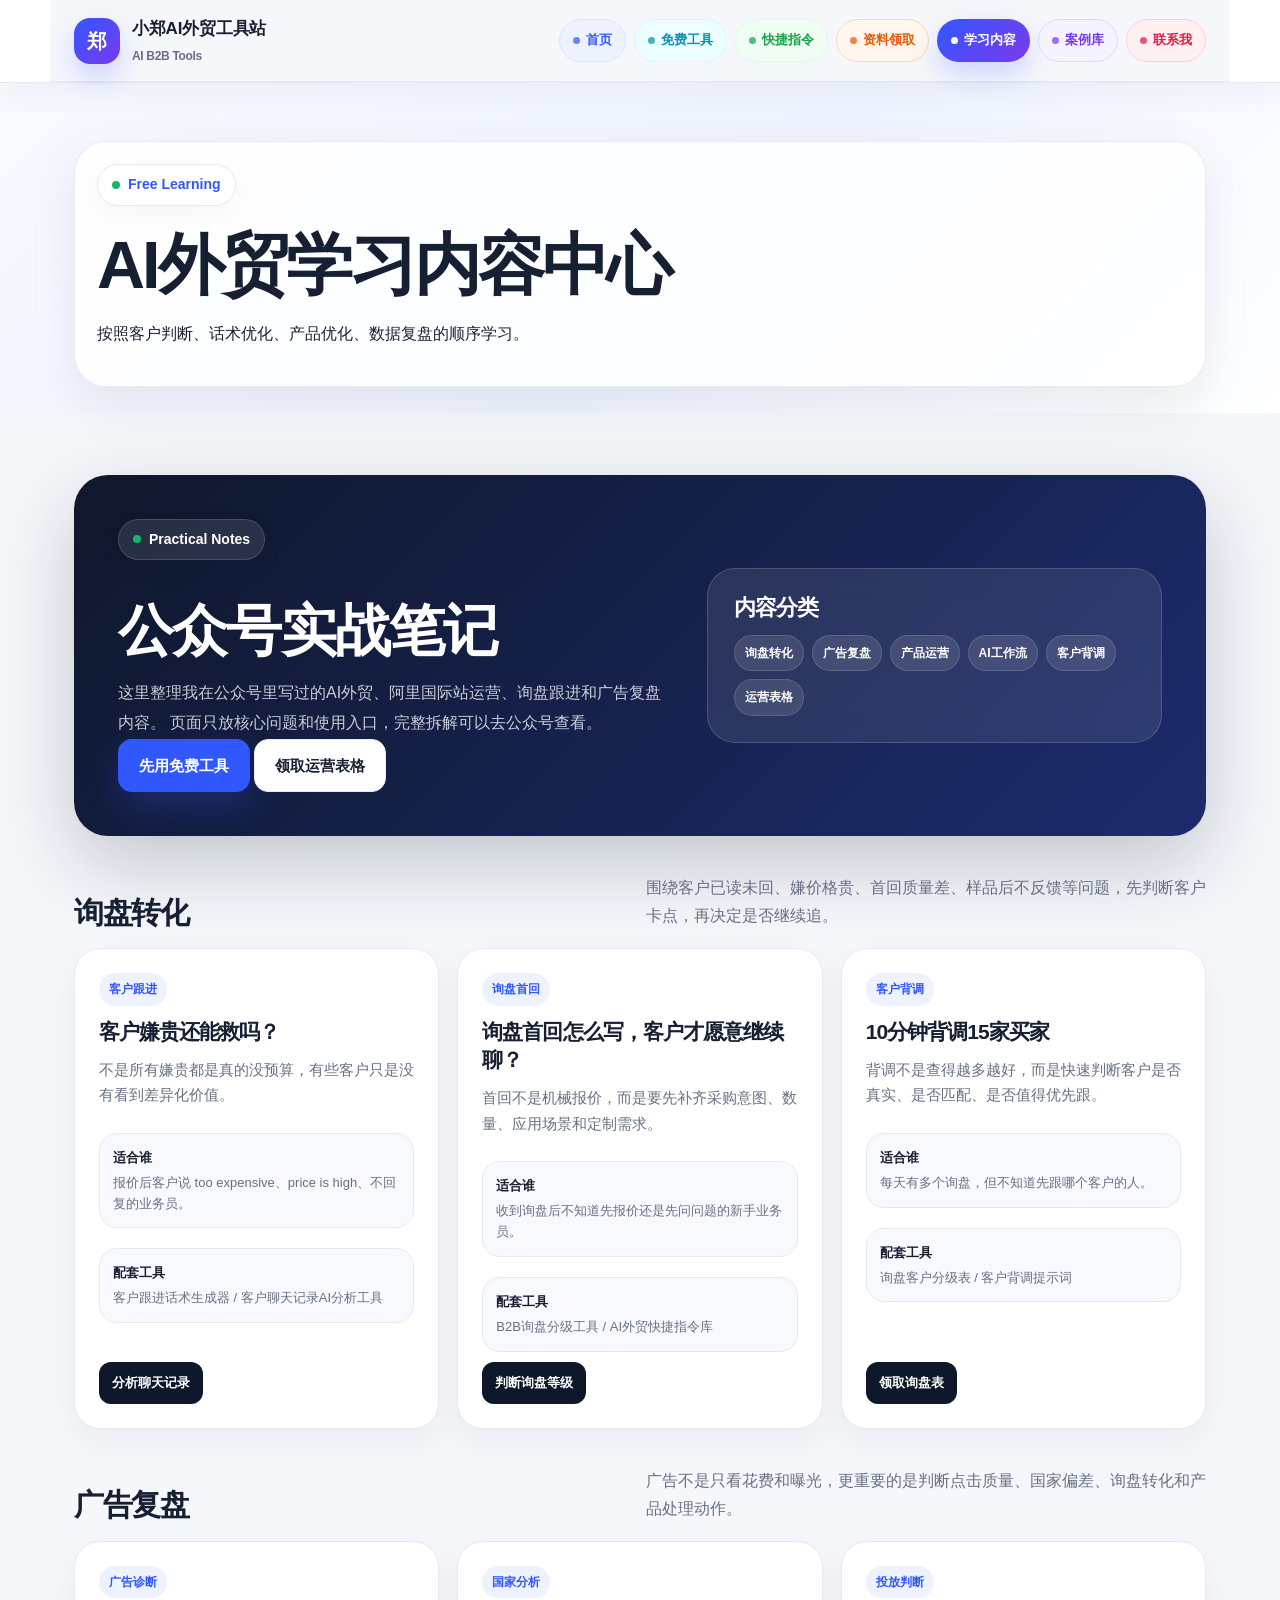
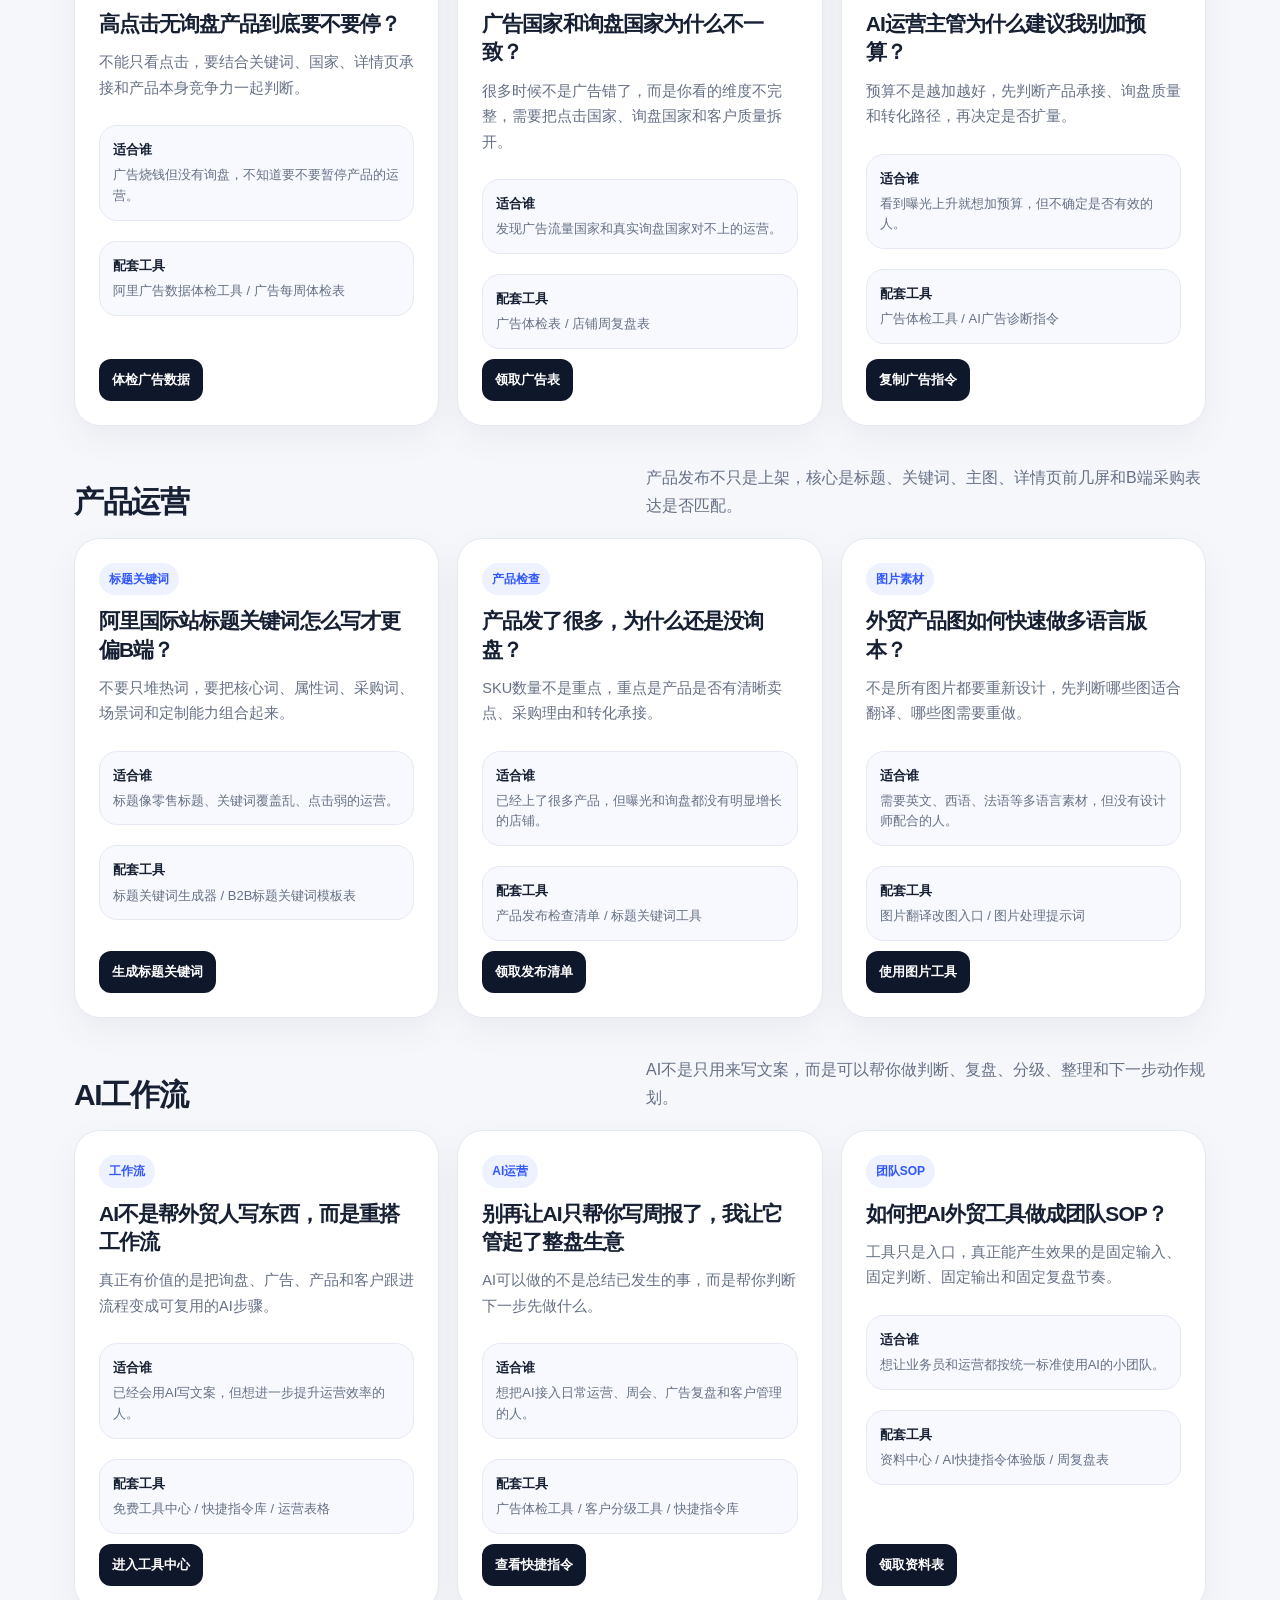
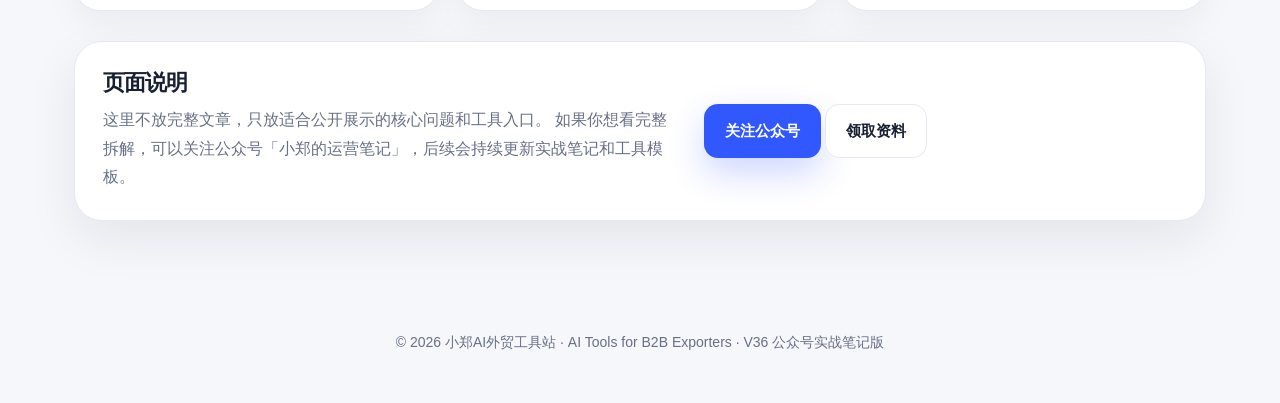
==== commit 7325a65a: "Add files via upload" ====
--- a/articles.html
+++ b/articles.html
@@ -1533,6 +1533,213 @@
 
     .note-card p {
       margin: 0;
+    }
+
+  
+    .note-hero {
+      background: linear-gradient(135deg, #0f172a, #1d2b6d);
+      color: #fff;
+      border-radius: 34px;
+      padding: 44px;
+      box-shadow: 0 28px 80px rgba(15,23,42,.22);
+      display: grid;
+      grid-template-columns: 1.1fr .9fr;
+      gap: 32px;
+      align-items: center;
+    }
+
+    .note-hero h1 {
+      color: #fff;
+      font-size: clamp(34px, 5vw, 56px);
+      line-height: 1.1;
+      letter-spacing: -1.8px;
+      margin: 20px 0 16px;
+    }
+
+    .note-hero p {
+      color: rgba(255,255,255,.78);
+      line-height: 1.9;
+      margin: 0;
+    }
+
+    .note-hero .eyebrow {
+      color: #fff;
+      background: rgba(255,255,255,.1);
+      border: 1px solid rgba(255,255,255,.15);
+      width: fit-content;
+      padding: 8px 14px;
+      border-radius: 999px;
+    }
+
+    .note-panel {
+      background: rgba(255,255,255,.09);
+      border: 1px solid rgba(255,255,255,.16);
+      border-radius: 28px;
+      padding: 26px;
+      backdrop-filter: blur(14px);
+    }
+
+    .note-panel h3 {
+      color: #fff;
+      margin-bottom: 14px;
+    }
+
+    .note-panel .keyword-chips {
+      display: flex;
+      flex-wrap: wrap;
+      gap: 8px;
+    }
+
+    .note-panel .keyword-chips span {
+      display: inline-flex;
+      padding: 7px 10px;
+      border-radius: 999px;
+      background: rgba(255,255,255,.11);
+      color: #fff;
+      border: 1px solid rgba(255,255,255,.13);
+      font-size: 12px;
+      font-weight: 900;
+    }
+
+    .article-category {
+      margin-top: 38px;
+    }
+
+    .article-category-head {
+      display: flex;
+      justify-content: space-between;
+      gap: 18px;
+      align-items: flex-end;
+      margin-bottom: 18px;
+    }
+
+    .article-category-head h2 {
+      margin: 0;
+      font-size: 30px;
+    }
+
+    .article-category-head p {
+      margin: 0;
+      color: var(--muted);
+      max-width: 560px;
+      line-height: 1.75;
+    }
+
+    .article-grid {
+      display: grid;
+      grid-template-columns: repeat(3, minmax(0, 1fr));
+      gap: 18px;
+    }
+
+    .article-note-card {
+      background: #fff;
+      border: 1px solid var(--line);
+      border-radius: 26px;
+      padding: 24px;
+      box-shadow: 0 12px 34px rgba(16,24,40,.05);
+      display: flex;
+      flex-direction: column;
+      min-height: 360px;
+    }
+
+    .article-note-card h3 {
+      margin: 0 0 12px;
+      font-size: 21px;
+      line-height: 1.35;
+    }
+
+    .article-note-card p {
+      color: var(--muted);
+      margin: 0 0 14px;
+      font-size: 14.5px;
+      line-height: 1.75;
+    }
+
+    .article-tag {
+      display: inline-flex;
+      width: fit-content;
+      margin-bottom: 12px;
+      padding: 6px 10px;
+      border-radius: 999px;
+      background: var(--soft);
+      color: var(--primary);
+      font-size: 12px;
+      font-weight: 900;
+    }
+
+    .article-meta-box {
+      background: #f8f9ff;
+      border: 1px solid var(--line);
+      border-radius: 18px;
+      padding: 13px;
+      margin: 10px 0;
+    }
+
+    .article-meta-box strong {
+      display: block;
+      font-size: 13px;
+      color: var(--text);
+      margin-bottom: 4px;
+    }
+
+    .article-meta-box span {
+      display: block;
+      color: var(--muted);
+      font-size: 13px;
+      line-height: 1.6;
+    }
+
+    .article-note-card .card-action {
+      margin-top: auto;
+    }
+
+    .article-notice {
+      margin-top: 30px;
+      background: #fff;
+      border: 1px solid var(--line);
+      border-radius: 28px;
+      padding: 28px;
+      box-shadow: var(--shadow);
+      display: grid;
+      grid-template-columns: 1.1fr .9fr;
+      gap: 22px;
+      align-items: center;
+    }
+
+    .article-notice h3 {
+      margin: 0 0 10px;
+    }
+
+    .article-notice p {
+      margin: 0;
+      color: var(--muted);
+      line-height: 1.8;
+    }
+
+    @media (max-width: 1050px) {
+      .note-hero,
+      .article-notice {
+        grid-template-columns: 1fr;
+      }
+
+      .article-grid {
+        grid-template-columns: repeat(2, minmax(0, 1fr));
+      }
+
+      .article-category-head {
+        align-items: flex-start;
+        flex-direction: column;
+      }
+    }
+
+    @media (max-width: 720px) {
+      .note-hero {
+        padding: 28px;
+      }
+
+      .article-grid {
+        grid-template-columns: 1fr;
+      }
     }
 
   </style>
@@ -1571,139 +1778,270 @@
     </div>
   </section>
 
-
-
     <section id="articles">
       <div class="site">
-        <div class="section-head">
+        <div class="note-hero">
           <div>
-            <div class="eyebrow"><span class="dot"></span> Free Learning</div>
-            <h2>AI外贸学习内容中心</h2>
+            <div class="eyebrow"><span class="dot"></span> Practical Notes</div>
+            <h1>公众号实战笔记</h1>
+            <p>
+              这里整理我在公众号里写过的AI外贸、阿里国际站运营、询盘跟进和广告复盘内容。
+              页面只放核心问题和使用入口，完整拆解可以去公众号查看。
+            </p>
+            <div class="hero-actions">
+              <a class="btn btn-primary" href="tools.html">先用免费工具</a>
+              <a class="btn btn-light" href="resources.html">领取运营表格</a>
+            </div>
           </div>
-          <p>这里不是单纯放文章标题，而是把外贸运营的高频问题拆成学习路径。每篇内容都可以搭配上方工具一起使用。</p>
-        </div>
-
-        <div class="learning-path-grid">
-          <div class="learning-step">
-            <strong>01 先判断客户</strong>
-            <span>学会用AI快速判断客户意向、采购阶段、跟进优先级和核心卡点。</span>
-          </div>
-          <div class="learning-step">
-            <strong>02 再优化话术</strong>
-            <span>把已读未回、嫌价格贵、MOQ太高、样品后无回复拆成不同跟进策略。</span>
-          </div>
-          <div class="learning-step">
-            <strong>03 再优化产品</strong>
-            <span>用AI辅助标题、关键词、详情页卖点和产品发布，提高平台承接效率。</span>
-          </div>
-          <div class="learning-step">
-            <strong>04 最后复盘数据</strong>
-            <span>通过广告、询盘、客户质量和产品表现，形成每周运营复盘机制。</span>
+
+          <div class="note-panel">
+            <h3>内容分类</h3>
+            <div class="keyword-chips">
+              <span>询盘转化</span>
+              <span>广告复盘</span>
+              <span>产品运营</span>
+              <span>AI工作流</span>
+              <span>客户背调</span>
+              <span>运营表格</span>
+            </div>
           </div>
         </div>
 
-        <div class="article-grid">
-          <article class="article-card featured-article">
-            <span class="article-meta">新手必看</span>
-            <h3>外贸人如何用AI提升询盘转化？</h3>
-            <p>从客户分层、需求确认、报价前判断、报价后跟进四个环节，拆解AI如何真正进入外贸业务流程，而不是只用来写文案。</p>
-            <ul class="check-list">
-              <li>适合业务员和SOHO</li>
-              <li>搭配询盘分级工具使用</li>
-              <li>适合作为公众号首篇导流文章</li>
-            </ul>
-            <div class="article-actions">
-              <a href="tools.html#demo">使用询盘工具</a>
-              <a href="resources.html" class="secondary">领取提示词</a>
-            </div>
-          </article>
-
-          <article class="article-card">
-            <span class="article-meta">询盘转化</span>
-            <h3>客户已读未回，不一定是没兴趣</h3>
-            <p>客户不回复的原因可能是价格不匹配、MOQ卡住、方案不清晰、交期不确定或信任感不足。文章可拆成5种跟进模板。</p>
-            <ul class="check-list">
-              <li>报价后跟进</li>
-              <li>方案型追单</li>
-              <li>降低客户回复成本</li>
-            </ul>
-            <div class="article-actions">
-              <a href="tools.html#followup-demo">生成跟进话术</a>
-            </div>
-          </article>
-
-          <article class="article-card">
-            <span class="article-meta">阿里运营</span>
-            <h3>阿里国际站标题关键词怎么写才更偏B端？</h3>
-            <p>标题不是关键词堆砌，而是“核心词 + 产品属性 + 采购场景 + B端能力”的组合。适合新品发布和老品重写。</p>
-            <ul class="check-list">
-              <li>核心词拆解</li>
-              <li>B端采购词</li>
-              <li>标题128字符控制</li>
-            </ul>
-            <div class="article-actions">
-              <a href="tools.html#title-demo">生成标题关键词</a>
-            </div>
-          </article>
-
-          <article class="article-card">
-            <span class="article-meta">广告投流</span>
-            <h3>阿里广告每周复盘，先看这4个指标</h3>
-            <p>曝光、点击、询盘、CPL是广告初筛的基础。文章可以教用户用“20点击无询盘”做快速暂停判断。</p>
-            <ul class="check-list">
-              <li>CTR点击率</li>
-              <li>询盘率</li>
-              <li>CPL询盘成本</li>
-            </ul>
-            <div class="article-actions">
-              <a href="tools.html#ad-demo">做广告体检</a>
-            </div>
-          </article>
-
-          <article class="article-card">
-            <span class="article-meta">图片素材</span>
-            <h3>外贸产品图如何快速做多语言版本？</h3>
-            <p>适合讲产品图、包装图、海报图的多语言改图流程，包括文字翻译、排版替换、图片清洁和本地化表达。</p>
-            <ul class="check-list">
-              <li>图片翻译</li>
-              <li>包装图本地化</li>
-              <li>产品图清洁</li>
-            </ul>
-            <div class="article-actions">
-              <a href="tools.html#image-tools">使用图片工具</a>
-            </div>
-          </article>
-
-          <article class="article-card">
-            <span class="article-meta">工作流</span>
-            <h3>如何把AI外贸工具做成团队SOP？</h3>
-            <p>适合给老板或运营负责人看：把客户分析、话术生成、产品发布、广告体检变成固定流程，减少团队凭感觉操作。</p>
-            <ul class="check-list">
-              <li>业务员SOP</li>
-              <li>运营复盘SOP</li>
-              <li>AI工具使用规范</li>
-            </ul>
-            <div class="article-actions">
-              <a href="contact.html">交流工具搭建</a>
-            </div>
-          </article>
+        <div class="article-category">
+          <div class="article-category-head">
+            <h2>询盘转化</h2>
+            <p>围绕客户已读未回、嫌价格贵、首回质量差、样品后不反馈等问题，先判断客户卡点，再决定是否继续追。</p>
+          </div>
+
+          <div class="article-grid">
+            <article class="article-note-card">
+              <span class="article-tag">客户跟进</span>
+              <h3>客户嫌贵还能救吗？</h3>
+              <p>不是所有嫌贵都是真的没预算，有些客户只是没有看到差异化价值。</p>
+              <div class="article-meta-box">
+                <strong>适合谁</strong>
+                <span>报价后客户说 too expensive、price is high、不回复的业务员。</span>
+              </div>
+              <div class="article-meta-box">
+                <strong>配套工具</strong>
+                <span>客户跟进话术生成器 / 客户聊天记录AI分析工具</span>
+              </div>
+              <div class="card-action"><a class="mini-btn" href="tools.html#chat-demo">分析聊天记录</a></div>
+            </article>
+
+            <article class="article-note-card">
+              <span class="article-tag">询盘首回</span>
+              <h3>询盘首回怎么写，客户才愿意继续聊？</h3>
+              <p>首回不是机械报价，而是要先补齐采购意图、数量、应用场景和定制需求。</p>
+              <div class="article-meta-box">
+                <strong>适合谁</strong>
+                <span>收到询盘后不知道先报价还是先问问题的新手业务员。</span>
+              </div>
+              <div class="article-meta-box">
+                <strong>配套工具</strong>
+                <span>B2B询盘分级工具 / AI外贸快捷指令库</span>
+              </div>
+              <div class="card-action"><a class="mini-btn" href="tools.html#lead-demo">判断询盘等级</a></div>
+            </article>
+
+            <article class="article-note-card">
+              <span class="article-tag">客户背调</span>
+              <h3>10分钟背调15家买家</h3>
+              <p>背调不是查得越多越好，而是快速判断客户是否真实、是否匹配、是否值得优先跟。</p>
+              <div class="article-meta-box">
+                <strong>适合谁</strong>
+                <span>每天有多个询盘，但不知道先跟哪个客户的人。</span>
+              </div>
+              <div class="article-meta-box">
+                <strong>配套工具</strong>
+                <span>询盘客户分级表 / 客户背调提示词</span>
+              </div>
+              <div class="card-action"><a class="mini-btn" href="resources.html">领取询盘表</a></div>
+            </article>
+          </div>
         </div>
 
-        <div class="content-note">
-          <h3>内容更新建议</h3>
-          <p>后续公众号可以围绕这6个方向一篇篇展开，每篇文章底部都引导用户回到对应工具。这样网站不是单独存在，而是和公众号、小红书、朋友圈形成闭环。</p>
+        <div class="article-category">
+          <div class="article-category-head">
+            <h2>广告复盘</h2>
+            <p>广告不是只看花费和曝光，更重要的是判断点击质量、国家偏差、询盘转化和产品处理动作。</p>
+          </div>
+
+          <div class="article-grid">
+            <article class="article-note-card">
+              <span class="article-tag">广告诊断</span>
+              <h3>高点击无询盘产品到底要不要停？</h3>
+              <p>不能只看点击，要结合关键词、国家、详情页承接和产品本身竞争力一起判断。</p>
+              <div class="article-meta-box">
+                <strong>适合谁</strong>
+                <span>广告烧钱但没有询盘，不知道要不要暂停产品的运营。</span>
+              </div>
+              <div class="article-meta-box">
+                <strong>配套工具</strong>
+                <span>阿里广告数据体检工具 / 广告每周体检表</span>
+              </div>
+              <div class="card-action"><a class="mini-btn" href="tools.html#ad-demo">体检广告数据</a></div>
+            </article>
+
+            <article class="article-note-card">
+              <span class="article-tag">国家分析</span>
+              <h3>广告国家和询盘国家为什么不一致？</h3>
+              <p>很多时候不是广告错了，而是你看的维度不完整，需要把点击国家、询盘国家和客户质量拆开。</p>
+              <div class="article-meta-box">
+                <strong>适合谁</strong>
+                <span>发现广告流量国家和真实询盘国家对不上的运营。</span>
+              </div>
+              <div class="article-meta-box">
+                <strong>配套工具</strong>
+                <span>广告体检表 / 店铺周复盘表</span>
+              </div>
+              <div class="card-action"><a class="mini-btn" href="resources.html">领取广告表</a></div>
+            </article>
+
+            <article class="article-note-card">
+              <span class="article-tag">投放判断</span>
+              <h3>AI运营主管为什么建议我别加预算？</h3>
+              <p>预算不是越加越好，先判断产品承接、询盘质量和转化路径，再决定是否扩量。</p>
+              <div class="article-meta-box">
+                <strong>适合谁</strong>
+                <span>看到曝光上升就想加预算，但不确定是否有效的人。</span>
+              </div>
+              <div class="article-meta-box">
+                <strong>配套工具</strong>
+                <span>广告体检工具 / AI广告诊断指令</span>
+              </div>
+              <div class="card-action"><a class="mini-btn" href="prompts.html">复制广告指令</a></div>
+            </article>
+          </div>
+        </div>
+
+        <div class="article-category">
+          <div class="article-category-head">
+            <h2>产品运营</h2>
+            <p>产品发布不只是上架，核心是标题、关键词、主图、详情页前几屏和B端采购表达是否匹配。</p>
+          </div>
+
+          <div class="article-grid">
+            <article class="article-note-card">
+              <span class="article-tag">标题关键词</span>
+              <h3>阿里国际站标题关键词怎么写才更偏B端？</h3>
+              <p>不要只堆热词，要把核心词、属性词、采购词、场景词和定制能力组合起来。</p>
+              <div class="article-meta-box">
+                <strong>适合谁</strong>
+                <span>标题像零售标题、关键词覆盖乱、点击弱的运营。</span>
+              </div>
+              <div class="article-meta-box">
+                <strong>配套工具</strong>
+                <span>标题关键词生成器 / B2B标题关键词模板表</span>
+              </div>
+              <div class="card-action"><a class="mini-btn" href="tools.html#title-demo">生成标题关键词</a></div>
+            </article>
+
+            <article class="article-note-card">
+              <span class="article-tag">产品检查</span>
+              <h3>产品发了很多，为什么还是没询盘？</h3>
+              <p>SKU数量不是重点，重点是产品是否有清晰卖点、采购理由和转化承接。</p>
+              <div class="article-meta-box">
+                <strong>适合谁</strong>
+                <span>已经上了很多产品，但曝光和询盘都没有明显增长的店铺。</span>
+              </div>
+              <div class="article-meta-box">
+                <strong>配套工具</strong>
+                <span>产品发布检查清单 / 标题关键词工具</span>
+              </div>
+              <div class="card-action"><a class="mini-btn" href="resources.html">领取发布清单</a></div>
+            </article>
+
+            <article class="article-note-card">
+              <span class="article-tag">图片素材</span>
+              <h3>外贸产品图如何快速做多语言版本？</h3>
+              <p>不是所有图片都要重新设计，先判断哪些图适合翻译、哪些图需要重做。</p>
+              <div class="article-meta-box">
+                <strong>适合谁</strong>
+                <span>需要英文、西语、法语等多语言素材，但没有设计师配合的人。</span>
+              </div>
+              <div class="article-meta-box">
+                <strong>配套工具</strong>
+                <span>图片翻译改图入口 / 图片处理提示词</span>
+              </div>
+              <div class="card-action"><a class="mini-btn" href="tools.html#image-tools">使用图片工具</a></div>
+            </article>
+          </div>
+        </div>
+
+        <div class="article-category">
+          <div class="article-category-head">
+            <h2>AI工作流</h2>
+            <p>AI不是只用来写文案，而是可以帮你做判断、复盘、分级、整理和下一步动作规划。</p>
+          </div>
+
+          <div class="article-grid">
+            <article class="article-note-card">
+              <span class="article-tag">工作流</span>
+              <h3>AI不是帮外贸人写东西，而是重搭工作流</h3>
+              <p>真正有价值的是把询盘、广告、产品和客户跟进流程变成可复用的AI步骤。</p>
+              <div class="article-meta-box">
+                <strong>适合谁</strong>
+                <span>已经会用AI写文案，但想进一步提升运营效率的人。</span>
+              </div>
+              <div class="article-meta-box">
+                <strong>配套工具</strong>
+                <span>免费工具中心 / 快捷指令库 / 运营表格</span>
+              </div>
+              <div class="card-action"><a class="mini-btn" href="tools.html">进入工具中心</a></div>
+            </article>
+
+            <article class="article-note-card">
+              <span class="article-tag">AI运营</span>
+              <h3>别再让AI只帮你写周报了，我让它管起了整盘生意</h3>
+              <p>AI可以做的不是总结已发生的事，而是帮你判断下一步先做什么。</p>
+              <div class="article-meta-box">
+                <strong>适合谁</strong>
+                <span>想把AI接入日常运营、周会、广告复盘和客户管理的人。</span>
+              </div>
+              <div class="article-meta-box">
+                <strong>配套工具</strong>
+                <span>广告体检工具 / 客户分级工具 / 快捷指令库</span>
+              </div>
+              <div class="card-action"><a class="mini-btn" href="prompts.html">查看快捷指令</a></div>
+            </article>
+
+            <article class="article-note-card">
+              <span class="article-tag">团队SOP</span>
+              <h3>如何把AI外贸工具做成团队SOP？</h3>
+              <p>工具只是入口，真正能产生效果的是固定输入、固定判断、固定输出和固定复盘节奏。</p>
+              <div class="article-meta-box">
+                <strong>适合谁</strong>
+                <span>想让业务员和运营都按统一标准使用AI的小团队。</span>
+              </div>
+              <div class="article-meta-box">
+                <strong>配套工具</strong>
+                <span>资料中心 / AI快捷指令体验版 / 周复盘表</span>
+              </div>
+              <div class="card-action"><a class="mini-btn" href="resources.html">领取资料表</a></div>
+            </article>
+          </div>
+        </div>
+
+        <div class="article-notice">
+          <div>
+            <h3>页面说明</h3>
+            <p>
+              这里不放完整文章，只放适合公开展示的核心问题和工具入口。
+              如果你想看完整拆解，可以关注公众号「小郑的运营笔记」，后续会持续更新实战笔记和工具模板。
+            </p>
+          </div>
+          <div class="hero-actions">
+            <a class="btn btn-primary" href="contact.html">关注公众号</a>
+            <a class="btn btn-light" href="resources.html">领取资料</a>
+          </div>
         </div>
       </div>
     </section>
 
-
-
-    
-
-
-  <footer>
+<footer>
     <div class="site">
-      <p>© 2026 小郑AI外贸工具站 · AI Tools for B2B Exporters · V32 对外引流工具站版</p>
+      <p>© 2026 小郑AI外贸工具站 · AI Tools for B2B Exporters · V36 公众号实战笔记版</p>
     </div>
   </footer>
 
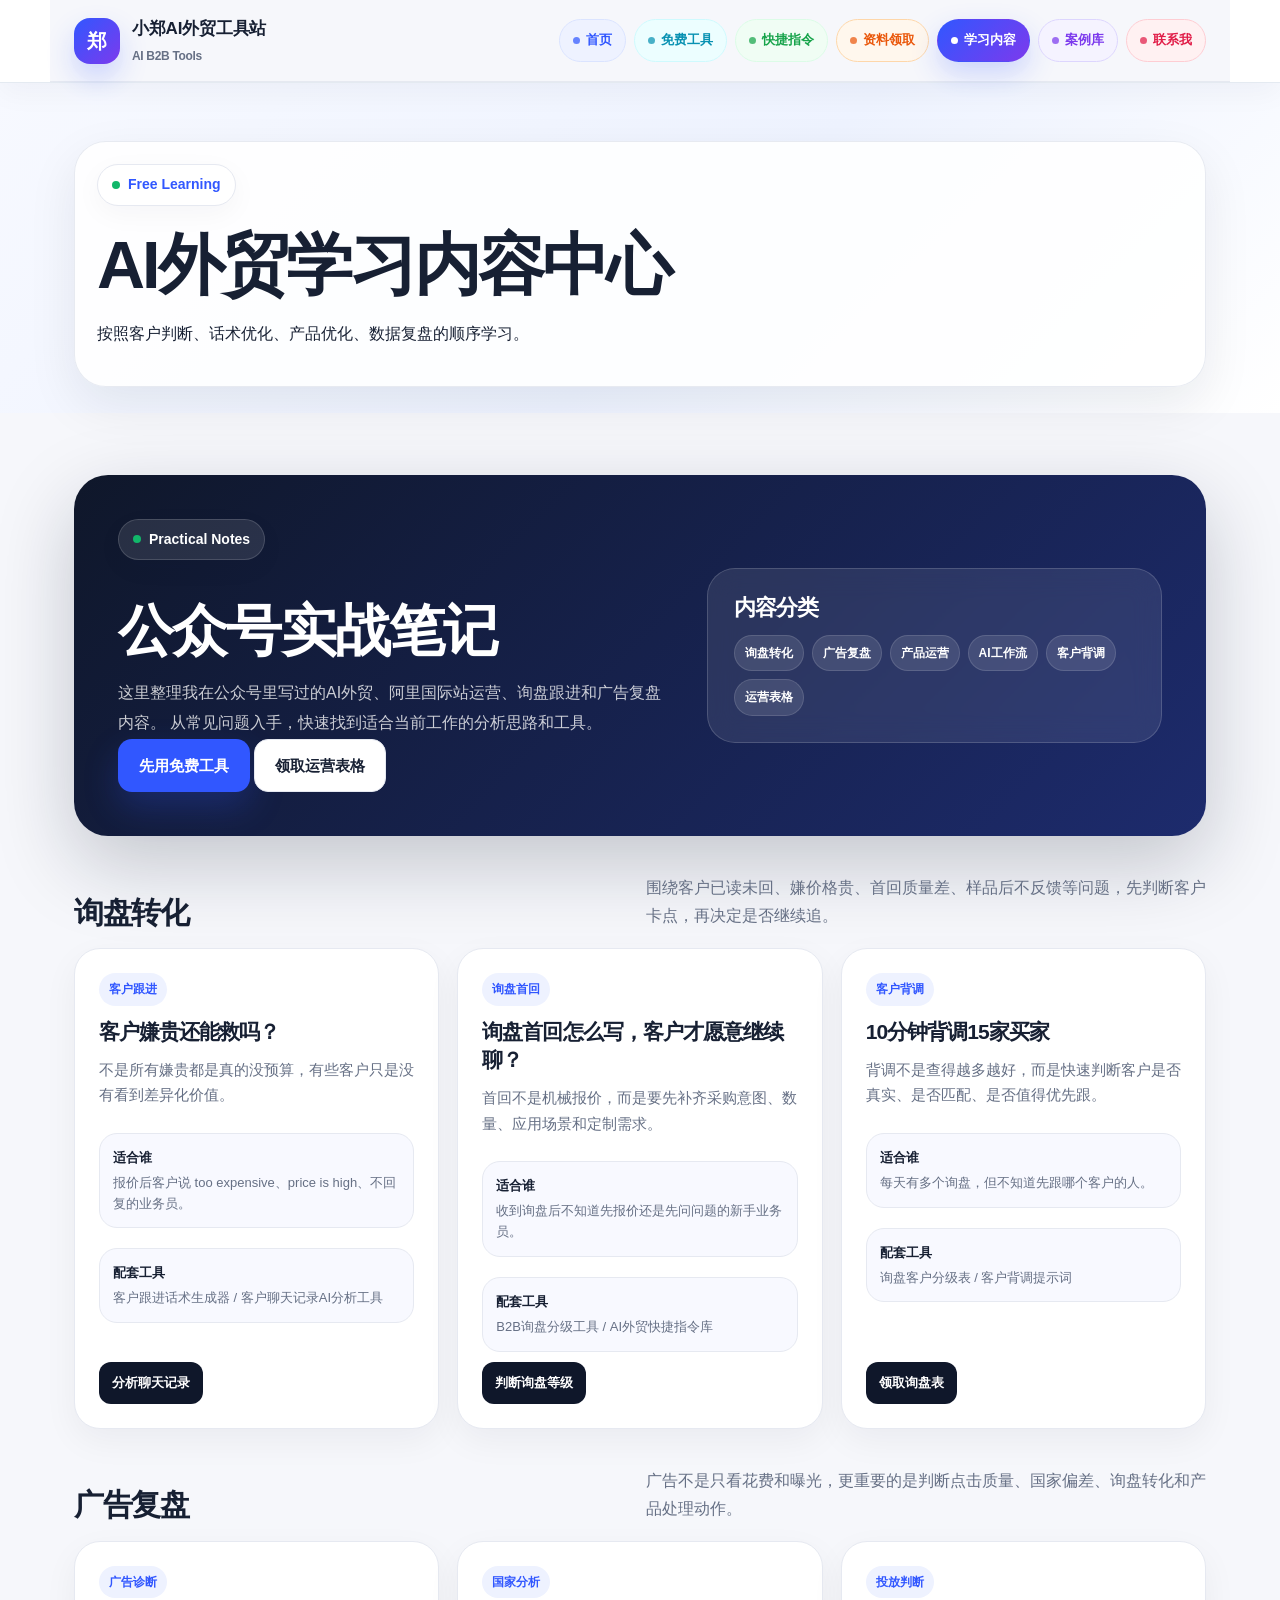
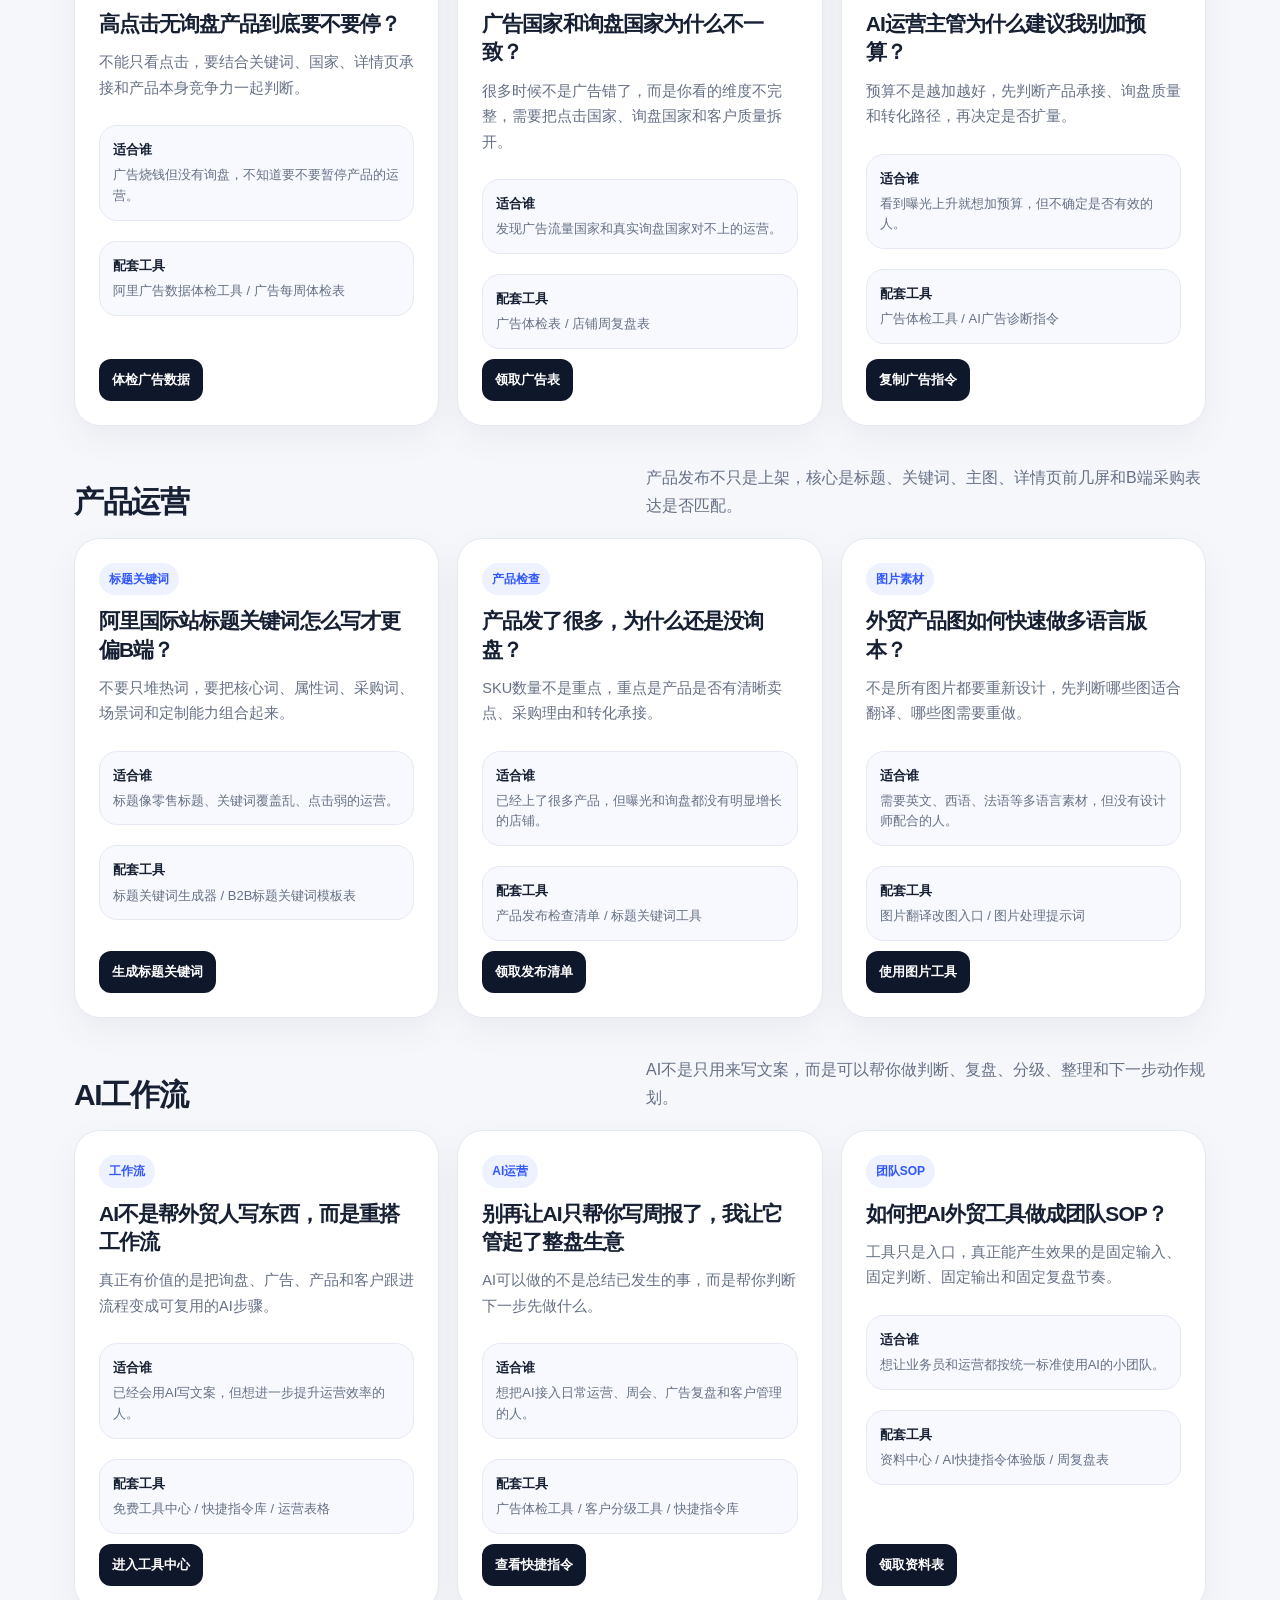
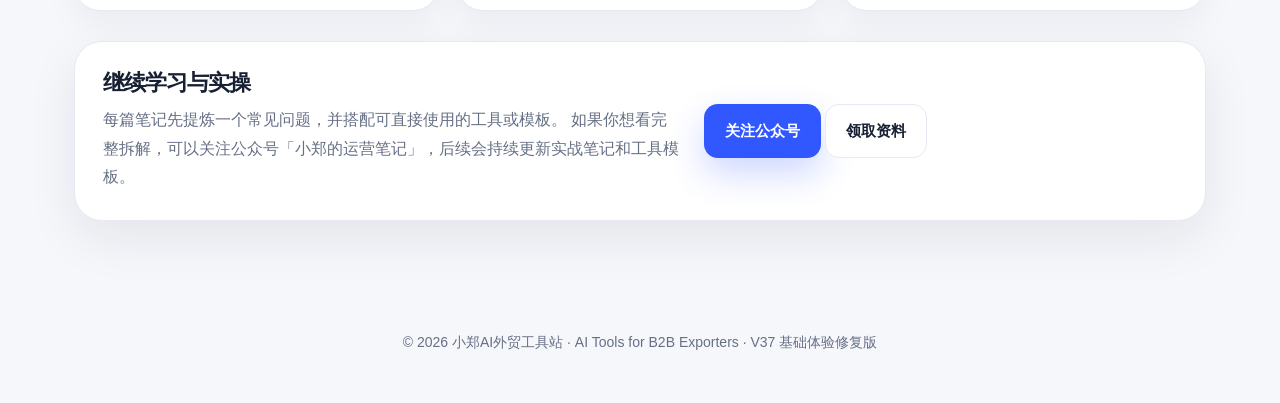
==== commit 4c0ae498: "Add files via upload" ====
--- a/articles.html
+++ b/articles.html
@@ -1,10 +1,11 @@
 <!DOCTYPE html>
+
 <html lang="zh-CN">
 <head>
-  <meta charset="UTF-8" />
-  <meta name="viewport" content="width=device-width, initial-scale=1.0" />
-  <title>AI外贸学习内容 - 小郑AI外贸工具站</title>
-  <style>
+<meta charset="utf-8"/>
+<meta content="width=device-width, initial-scale=1.0" name="viewport"/>
+<title>AI外贸学习内容 - 小郑AI外贸工具站</title>
+<style>
 
     :root {
       --bg: #f6f7fb;
@@ -1745,306 +1746,281 @@
   </style>
 </head>
 <body>
-
-  <header>
-    <div class="site nav">
-      <div class="brand">
-        <div class="brand-logo">郑</div>
-        <div>
-          <strong>小郑AI外贸工具站</strong>
-          <span>AI B2B Tools</span>
-        </div>
-      </div>
-      <nav>
-        <a href="index.html">首页</a>
-        <a href="tools.html">免费工具</a>
-        <a href="prompts.html">快捷指令</a>
-        <a href="resources.html">资料领取</a>
-        <a href="articles.html" class="active">学习内容</a>
-        <a href="cases.html">案例库</a>
-        <a href="contact.html">联系我</a>
-      </nav>
-    </div>
-  </header>
-
-
-  <section class="page-hero">
-    <div class="site">
-      <div class="hero-panel">
-        <div class="eyebrow"><span class="dot"></span> Free Learning</div>
-        <h1>AI外贸学习内容中心</h1>
-        <p>按照客户判断、话术优化、产品优化、数据复盘的顺序学习。</p>
-      </div>
-    </div>
-  </section>
-
-    <section id="articles">
-      <div class="site">
-        <div class="note-hero">
-          <div>
-            <div class="eyebrow"><span class="dot"></span> Practical Notes</div>
-            <h1>公众号实战笔记</h1>
-            <p>
+<header>
+<div class="site nav">
+<div class="brand">
+<div class="brand-logo">郑</div>
+<div>
+<strong>小郑AI外贸工具站</strong>
+<span>AI B2B Tools</span>
+</div>
+</div>
+<nav>
+<a href="index.html">首页</a>
+<a href="tools.html">免费工具</a>
+<a href="prompts.html">快捷指令</a>
+<a href="resources.html">资料领取</a>
+<a class="active" href="articles.html">学习内容</a>
+<a href="cases.html">案例库</a>
+<a href="contact.html">联系我</a>
+</nav>
+</div>
+</header>
+<section class="page-hero">
+<div class="site">
+<div class="hero-panel">
+<div class="eyebrow"><span class="dot"></span> Free Learning</div>
+<h1>AI外贸学习内容中心</h1>
+<p>按照客户判断、话术优化、产品优化、数据复盘的顺序学习。</p>
+</div>
+</div>
+</section>
+<section id="articles">
+<div class="site">
+<div class="note-hero">
+<div>
+<div class="eyebrow"><span class="dot"></span> Practical Notes</div>
+<h1>公众号实战笔记</h1>
+<p>
               这里整理我在公众号里写过的AI外贸、阿里国际站运营、询盘跟进和广告复盘内容。
-              页面只放核心问题和使用入口，完整拆解可以去公众号查看。
+              从常见问题入手，快速找到适合当前工作的分析思路和工具。
             </p>
-            <div class="hero-actions">
-              <a class="btn btn-primary" href="tools.html">先用免费工具</a>
-              <a class="btn btn-light" href="resources.html">领取运营表格</a>
-            </div>
-          </div>
-
-          <div class="note-panel">
-            <h3>内容分类</h3>
-            <div class="keyword-chips">
-              <span>询盘转化</span>
-              <span>广告复盘</span>
-              <span>产品运营</span>
-              <span>AI工作流</span>
-              <span>客户背调</span>
-              <span>运营表格</span>
-            </div>
-          </div>
-        </div>
-
-        <div class="article-category">
-          <div class="article-category-head">
-            <h2>询盘转化</h2>
-            <p>围绕客户已读未回、嫌价格贵、首回质量差、样品后不反馈等问题，先判断客户卡点，再决定是否继续追。</p>
-          </div>
-
-          <div class="article-grid">
-            <article class="article-note-card">
-              <span class="article-tag">客户跟进</span>
-              <h3>客户嫌贵还能救吗？</h3>
-              <p>不是所有嫌贵都是真的没预算，有些客户只是没有看到差异化价值。</p>
-              <div class="article-meta-box">
-                <strong>适合谁</strong>
-                <span>报价后客户说 too expensive、price is high、不回复的业务员。</span>
-              </div>
-              <div class="article-meta-box">
-                <strong>配套工具</strong>
-                <span>客户跟进话术生成器 / 客户聊天记录AI分析工具</span>
-              </div>
-              <div class="card-action"><a class="mini-btn" href="tools.html#chat-demo">分析聊天记录</a></div>
-            </article>
-
-            <article class="article-note-card">
-              <span class="article-tag">询盘首回</span>
-              <h3>询盘首回怎么写，客户才愿意继续聊？</h3>
-              <p>首回不是机械报价，而是要先补齐采购意图、数量、应用场景和定制需求。</p>
-              <div class="article-meta-box">
-                <strong>适合谁</strong>
-                <span>收到询盘后不知道先报价还是先问问题的新手业务员。</span>
-              </div>
-              <div class="article-meta-box">
-                <strong>配套工具</strong>
-                <span>B2B询盘分级工具 / AI外贸快捷指令库</span>
-              </div>
-              <div class="card-action"><a class="mini-btn" href="tools.html#lead-demo">判断询盘等级</a></div>
-            </article>
-
-            <article class="article-note-card">
-              <span class="article-tag">客户背调</span>
-              <h3>10分钟背调15家买家</h3>
-              <p>背调不是查得越多越好，而是快速判断客户是否真实、是否匹配、是否值得优先跟。</p>
-              <div class="article-meta-box">
-                <strong>适合谁</strong>
-                <span>每天有多个询盘，但不知道先跟哪个客户的人。</span>
-              </div>
-              <div class="article-meta-box">
-                <strong>配套工具</strong>
-                <span>询盘客户分级表 / 客户背调提示词</span>
-              </div>
-              <div class="card-action"><a class="mini-btn" href="resources.html">领取询盘表</a></div>
-            </article>
-          </div>
-        </div>
-
-        <div class="article-category">
-          <div class="article-category-head">
-            <h2>广告复盘</h2>
-            <p>广告不是只看花费和曝光，更重要的是判断点击质量、国家偏差、询盘转化和产品处理动作。</p>
-          </div>
-
-          <div class="article-grid">
-            <article class="article-note-card">
-              <span class="article-tag">广告诊断</span>
-              <h3>高点击无询盘产品到底要不要停？</h3>
-              <p>不能只看点击，要结合关键词、国家、详情页承接和产品本身竞争力一起判断。</p>
-              <div class="article-meta-box">
-                <strong>适合谁</strong>
-                <span>广告烧钱但没有询盘，不知道要不要暂停产品的运营。</span>
-              </div>
-              <div class="article-meta-box">
-                <strong>配套工具</strong>
-                <span>阿里广告数据体检工具 / 广告每周体检表</span>
-              </div>
-              <div class="card-action"><a class="mini-btn" href="tools.html#ad-demo">体检广告数据</a></div>
-            </article>
-
-            <article class="article-note-card">
-              <span class="article-tag">国家分析</span>
-              <h3>广告国家和询盘国家为什么不一致？</h3>
-              <p>很多时候不是广告错了，而是你看的维度不完整，需要把点击国家、询盘国家和客户质量拆开。</p>
-              <div class="article-meta-box">
-                <strong>适合谁</strong>
-                <span>发现广告流量国家和真实询盘国家对不上的运营。</span>
-              </div>
-              <div class="article-meta-box">
-                <strong>配套工具</strong>
-                <span>广告体检表 / 店铺周复盘表</span>
-              </div>
-              <div class="card-action"><a class="mini-btn" href="resources.html">领取广告表</a></div>
-            </article>
-
-            <article class="article-note-card">
-              <span class="article-tag">投放判断</span>
-              <h3>AI运营主管为什么建议我别加预算？</h3>
-              <p>预算不是越加越好，先判断产品承接、询盘质量和转化路径，再决定是否扩量。</p>
-              <div class="article-meta-box">
-                <strong>适合谁</strong>
-                <span>看到曝光上升就想加预算，但不确定是否有效的人。</span>
-              </div>
-              <div class="article-meta-box">
-                <strong>配套工具</strong>
-                <span>广告体检工具 / AI广告诊断指令</span>
-              </div>
-              <div class="card-action"><a class="mini-btn" href="prompts.html">复制广告指令</a></div>
-            </article>
-          </div>
-        </div>
-
-        <div class="article-category">
-          <div class="article-category-head">
-            <h2>产品运营</h2>
-            <p>产品发布不只是上架，核心是标题、关键词、主图、详情页前几屏和B端采购表达是否匹配。</p>
-          </div>
-
-          <div class="article-grid">
-            <article class="article-note-card">
-              <span class="article-tag">标题关键词</span>
-              <h3>阿里国际站标题关键词怎么写才更偏B端？</h3>
-              <p>不要只堆热词，要把核心词、属性词、采购词、场景词和定制能力组合起来。</p>
-              <div class="article-meta-box">
-                <strong>适合谁</strong>
-                <span>标题像零售标题、关键词覆盖乱、点击弱的运营。</span>
-              </div>
-              <div class="article-meta-box">
-                <strong>配套工具</strong>
-                <span>标题关键词生成器 / B2B标题关键词模板表</span>
-              </div>
-              <div class="card-action"><a class="mini-btn" href="tools.html#title-demo">生成标题关键词</a></div>
-            </article>
-
-            <article class="article-note-card">
-              <span class="article-tag">产品检查</span>
-              <h3>产品发了很多，为什么还是没询盘？</h3>
-              <p>SKU数量不是重点，重点是产品是否有清晰卖点、采购理由和转化承接。</p>
-              <div class="article-meta-box">
-                <strong>适合谁</strong>
-                <span>已经上了很多产品，但曝光和询盘都没有明显增长的店铺。</span>
-              </div>
-              <div class="article-meta-box">
-                <strong>配套工具</strong>
-                <span>产品发布检查清单 / 标题关键词工具</span>
-              </div>
-              <div class="card-action"><a class="mini-btn" href="resources.html">领取发布清单</a></div>
-            </article>
-
-            <article class="article-note-card">
-              <span class="article-tag">图片素材</span>
-              <h3>外贸产品图如何快速做多语言版本？</h3>
-              <p>不是所有图片都要重新设计，先判断哪些图适合翻译、哪些图需要重做。</p>
-              <div class="article-meta-box">
-                <strong>适合谁</strong>
-                <span>需要英文、西语、法语等多语言素材，但没有设计师配合的人。</span>
-              </div>
-              <div class="article-meta-box">
-                <strong>配套工具</strong>
-                <span>图片翻译改图入口 / 图片处理提示词</span>
-              </div>
-              <div class="card-action"><a class="mini-btn" href="tools.html#image-tools">使用图片工具</a></div>
-            </article>
-          </div>
-        </div>
-
-        <div class="article-category">
-          <div class="article-category-head">
-            <h2>AI工作流</h2>
-            <p>AI不是只用来写文案，而是可以帮你做判断、复盘、分级、整理和下一步动作规划。</p>
-          </div>
-
-          <div class="article-grid">
-            <article class="article-note-card">
-              <span class="article-tag">工作流</span>
-              <h3>AI不是帮外贸人写东西，而是重搭工作流</h3>
-              <p>真正有价值的是把询盘、广告、产品和客户跟进流程变成可复用的AI步骤。</p>
-              <div class="article-meta-box">
-                <strong>适合谁</strong>
-                <span>已经会用AI写文案，但想进一步提升运营效率的人。</span>
-              </div>
-              <div class="article-meta-box">
-                <strong>配套工具</strong>
-                <span>免费工具中心 / 快捷指令库 / 运营表格</span>
-              </div>
-              <div class="card-action"><a class="mini-btn" href="tools.html">进入工具中心</a></div>
-            </article>
-
-            <article class="article-note-card">
-              <span class="article-tag">AI运营</span>
-              <h3>别再让AI只帮你写周报了，我让它管起了整盘生意</h3>
-              <p>AI可以做的不是总结已发生的事，而是帮你判断下一步先做什么。</p>
-              <div class="article-meta-box">
-                <strong>适合谁</strong>
-                <span>想把AI接入日常运营、周会、广告复盘和客户管理的人。</span>
-              </div>
-              <div class="article-meta-box">
-                <strong>配套工具</strong>
-                <span>广告体检工具 / 客户分级工具 / 快捷指令库</span>
-              </div>
-              <div class="card-action"><a class="mini-btn" href="prompts.html">查看快捷指令</a></div>
-            </article>
-
-            <article class="article-note-card">
-              <span class="article-tag">团队SOP</span>
-              <h3>如何把AI外贸工具做成团队SOP？</h3>
-              <p>工具只是入口，真正能产生效果的是固定输入、固定判断、固定输出和固定复盘节奏。</p>
-              <div class="article-meta-box">
-                <strong>适合谁</strong>
-                <span>想让业务员和运营都按统一标准使用AI的小团队。</span>
-              </div>
-              <div class="article-meta-box">
-                <strong>配套工具</strong>
-                <span>资料中心 / AI快捷指令体验版 / 周复盘表</span>
-              </div>
-              <div class="card-action"><a class="mini-btn" href="resources.html">领取资料表</a></div>
-            </article>
-          </div>
-        </div>
-
-        <div class="article-notice">
-          <div>
-            <h3>页面说明</h3>
-            <p>
-              这里不放完整文章，只放适合公开展示的核心问题和工具入口。
+<div class="hero-actions">
+<a class="btn btn-primary" href="tools.html">先用免费工具</a>
+<a class="btn btn-light" href="resources.html">领取运营表格</a>
+</div>
+</div>
+<div class="note-panel">
+<h3>内容分类</h3>
+<div class="keyword-chips">
+<span>询盘转化</span>
+<span>广告复盘</span>
+<span>产品运营</span>
+<span>AI工作流</span>
+<span>客户背调</span>
+<span>运营表格</span>
+</div>
+</div>
+</div>
+<div class="article-category">
+<div class="article-category-head">
+<h2>询盘转化</h2>
+<p>围绕客户已读未回、嫌价格贵、首回质量差、样品后不反馈等问题，先判断客户卡点，再决定是否继续追。</p>
+</div>
+<div class="article-grid">
+<article class="article-note-card">
+<span class="article-tag">客户跟进</span>
+<h3>客户嫌贵还能救吗？</h3>
+<p>不是所有嫌贵都是真的没预算，有些客户只是没有看到差异化价值。</p>
+<div class="article-meta-box">
+<strong>适合谁</strong>
+<span>报价后客户说 too expensive、price is high、不回复的业务员。</span>
+</div>
+<div class="article-meta-box">
+<strong>配套工具</strong>
+<span>客户跟进话术生成器 / 客户聊天记录AI分析工具</span>
+</div>
+<div class="card-action"><a class="mini-btn" href="tools.html#chat-demo">分析聊天记录</a></div>
+</article>
+<article class="article-note-card">
+<span class="article-tag">询盘首回</span>
+<h3>询盘首回怎么写，客户才愿意继续聊？</h3>
+<p>首回不是机械报价，而是要先补齐采购意图、数量、应用场景和定制需求。</p>
+<div class="article-meta-box">
+<strong>适合谁</strong>
+<span>收到询盘后不知道先报价还是先问问题的新手业务员。</span>
+</div>
+<div class="article-meta-box">
+<strong>配套工具</strong>
+<span>B2B询盘分级工具 / AI外贸快捷指令库</span>
+</div>
+<div class="card-action"><a class="mini-btn" href="tools.html#demo">判断询盘等级</a></div>
+</article>
+<article class="article-note-card">
+<span class="article-tag">客户背调</span>
+<h3>10分钟背调15家买家</h3>
+<p>背调不是查得越多越好，而是快速判断客户是否真实、是否匹配、是否值得优先跟。</p>
+<div class="article-meta-box">
+<strong>适合谁</strong>
+<span>每天有多个询盘，但不知道先跟哪个客户的人。</span>
+</div>
+<div class="article-meta-box">
+<strong>配套工具</strong>
+<span>询盘客户分级表 / 客户背调提示词</span>
+</div>
+<div class="card-action"><a class="mini-btn" href="resources.html">领取询盘表</a></div>
+</article>
+</div>
+</div>
+<div class="article-category">
+<div class="article-category-head">
+<h2>广告复盘</h2>
+<p>广告不是只看花费和曝光，更重要的是判断点击质量、国家偏差、询盘转化和产品处理动作。</p>
+</div>
+<div class="article-grid">
+<article class="article-note-card">
+<span class="article-tag">广告诊断</span>
+<h3>高点击无询盘产品到底要不要停？</h3>
+<p>不能只看点击，要结合关键词、国家、详情页承接和产品本身竞争力一起判断。</p>
+<div class="article-meta-box">
+<strong>适合谁</strong>
+<span>广告烧钱但没有询盘，不知道要不要暂停产品的运营。</span>
+</div>
+<div class="article-meta-box">
+<strong>配套工具</strong>
+<span>阿里广告数据体检工具 / 广告每周体检表</span>
+</div>
+<div class="card-action"><a class="mini-btn" href="tools.html#ad-demo">体检广告数据</a></div>
+</article>
+<article class="article-note-card">
+<span class="article-tag">国家分析</span>
+<h3>广告国家和询盘国家为什么不一致？</h3>
+<p>很多时候不是广告错了，而是你看的维度不完整，需要把点击国家、询盘国家和客户质量拆开。</p>
+<div class="article-meta-box">
+<strong>适合谁</strong>
+<span>发现广告流量国家和真实询盘国家对不上的运营。</span>
+</div>
+<div class="article-meta-box">
+<strong>配套工具</strong>
+<span>广告体检表 / 店铺周复盘表</span>
+</div>
+<div class="card-action"><a class="mini-btn" href="resources.html">领取广告表</a></div>
+</article>
+<article class="article-note-card">
+<span class="article-tag">投放判断</span>
+<h3>AI运营主管为什么建议我别加预算？</h3>
+<p>预算不是越加越好，先判断产品承接、询盘质量和转化路径，再决定是否扩量。</p>
+<div class="article-meta-box">
+<strong>适合谁</strong>
+<span>看到曝光上升就想加预算，但不确定是否有效的人。</span>
+</div>
+<div class="article-meta-box">
+<strong>配套工具</strong>
+<span>广告体检工具 / AI广告诊断指令</span>
+</div>
+<div class="card-action"><a class="mini-btn" href="prompts.html">复制广告指令</a></div>
+</article>
+</div>
+</div>
+<div class="article-category">
+<div class="article-category-head">
+<h2>产品运营</h2>
+<p>产品发布不只是上架，核心是标题、关键词、主图、详情页前几屏和B端采购表达是否匹配。</p>
+</div>
+<div class="article-grid">
+<article class="article-note-card">
+<span class="article-tag">标题关键词</span>
+<h3>阿里国际站标题关键词怎么写才更偏B端？</h3>
+<p>不要只堆热词，要把核心词、属性词、采购词、场景词和定制能力组合起来。</p>
+<div class="article-meta-box">
+<strong>适合谁</strong>
+<span>标题像零售标题、关键词覆盖乱、点击弱的运营。</span>
+</div>
+<div class="article-meta-box">
+<strong>配套工具</strong>
+<span>标题关键词生成器 / B2B标题关键词模板表</span>
+</div>
+<div class="card-action"><a class="mini-btn" href="tools.html#title-demo">生成标题关键词</a></div>
+</article>
+<article class="article-note-card">
+<span class="article-tag">产品检查</span>
+<h3>产品发了很多，为什么还是没询盘？</h3>
+<p>SKU数量不是重点，重点是产品是否有清晰卖点、采购理由和转化承接。</p>
+<div class="article-meta-box">
+<strong>适合谁</strong>
+<span>已经上了很多产品，但曝光和询盘都没有明显增长的店铺。</span>
+</div>
+<div class="article-meta-box">
+<strong>配套工具</strong>
+<span>产品发布检查清单 / 标题关键词工具</span>
+</div>
+<div class="card-action"><a class="mini-btn" href="resources.html">领取发布清单</a></div>
+</article>
+<article class="article-note-card">
+<span class="article-tag">图片素材</span>
+<h3>外贸产品图如何快速做多语言版本？</h3>
+<p>不是所有图片都要重新设计，先判断哪些图适合翻译、哪些图需要重做。</p>
+<div class="article-meta-box">
+<strong>适合谁</strong>
+<span>需要英文、西语、法语等多语言素材，但没有设计师配合的人。</span>
+</div>
+<div class="article-meta-box">
+<strong>配套工具</strong>
+<span>图片翻译改图入口 / 图片处理提示词</span>
+</div>
+<div class="card-action"><a class="mini-btn" href="tools.html#image-tools">使用图片工具</a></div>
+</article>
+</div>
+</div>
+<div class="article-category">
+<div class="article-category-head">
+<h2>AI工作流</h2>
+<p>AI不是只用来写文案，而是可以帮你做判断、复盘、分级、整理和下一步动作规划。</p>
+</div>
+<div class="article-grid">
+<article class="article-note-card">
+<span class="article-tag">工作流</span>
+<h3>AI不是帮外贸人写东西，而是重搭工作流</h3>
+<p>真正有价值的是把询盘、广告、产品和客户跟进流程变成可复用的AI步骤。</p>
+<div class="article-meta-box">
+<strong>适合谁</strong>
+<span>已经会用AI写文案，但想进一步提升运营效率的人。</span>
+</div>
+<div class="article-meta-box">
+<strong>配套工具</strong>
+<span>免费工具中心 / 快捷指令库 / 运营表格</span>
+</div>
+<div class="card-action"><a class="mini-btn" href="tools.html">进入工具中心</a></div>
+</article>
+<article class="article-note-card">
+<span class="article-tag">AI运营</span>
+<h3>别再让AI只帮你写周报了，我让它管起了整盘生意</h3>
+<p>AI可以做的不是总结已发生的事，而是帮你判断下一步先做什么。</p>
+<div class="article-meta-box">
+<strong>适合谁</strong>
+<span>想把AI接入日常运营、周会、广告复盘和客户管理的人。</span>
+</div>
+<div class="article-meta-box">
+<strong>配套工具</strong>
+<span>广告体检工具 / 客户分级工具 / 快捷指令库</span>
+</div>
+<div class="card-action"><a class="mini-btn" href="prompts.html">查看快捷指令</a></div>
+</article>
+<article class="article-note-card">
+<span class="article-tag">团队SOP</span>
+<h3>如何把AI外贸工具做成团队SOP？</h3>
+<p>工具只是入口，真正能产生效果的是固定输入、固定判断、固定输出和固定复盘节奏。</p>
+<div class="article-meta-box">
+<strong>适合谁</strong>
+<span>想让业务员和运营都按统一标准使用AI的小团队。</span>
+</div>
+<div class="article-meta-box">
+<strong>配套工具</strong>
+<span>资料中心 / AI快捷指令体验版 / 周复盘表</span>
+</div>
+<div class="card-action"><a class="mini-btn" href="resources.html">领取资料表</a></div>
+</article>
+</div>
+</div>
+<div class="article-notice">
+<div>
+<h3>继续学习与实操</h3>
+<p>
+              每篇笔记先提炼一个常见问题，并搭配可直接使用的工具或模板。
               如果你想看完整拆解，可以关注公众号「小郑的运营笔记」，后续会持续更新实战笔记和工具模板。
             </p>
-          </div>
-          <div class="hero-actions">
-            <a class="btn btn-primary" href="contact.html">关注公众号</a>
-            <a class="btn btn-light" href="resources.html">领取资料</a>
-          </div>
-        </div>
-      </div>
-    </section>
-
+</div>
+<div class="hero-actions">
+<a class="btn btn-primary" href="contact.html">关注公众号</a>
+<a class="btn btn-light" href="resources.html">领取资料</a>
+</div>
+</div>
+</div>
+</section>
 <footer>
-    <div class="site">
-      <p>© 2026 小郑AI外贸工具站 · AI Tools for B2B Exporters · V36 公众号实战笔记版</p>
-    </div>
-  </footer>
-
-
+<div class="site">
+<p>© 2026 小郑AI外贸工具站 · AI Tools for B2B Exporters · V37 基础体验修复版</p>
+</div>
+</footer>
 </body>
 </html>
